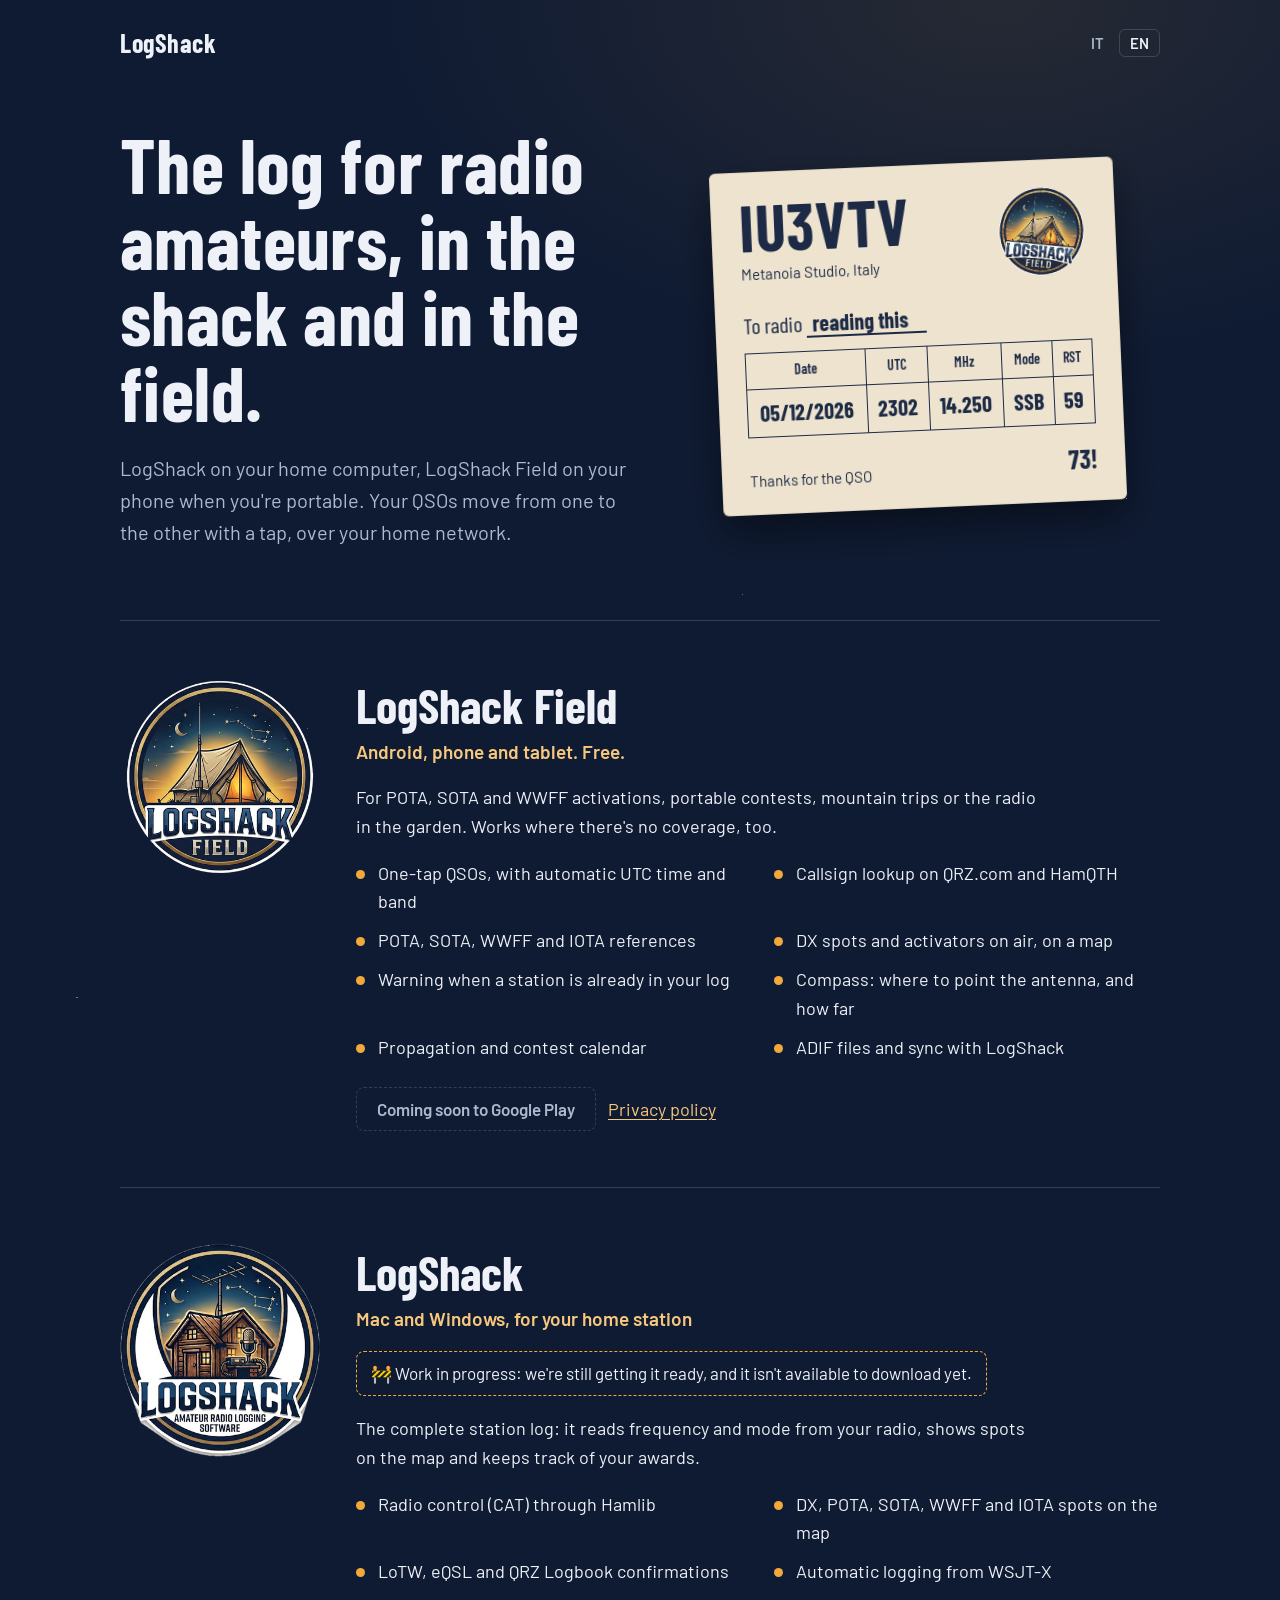
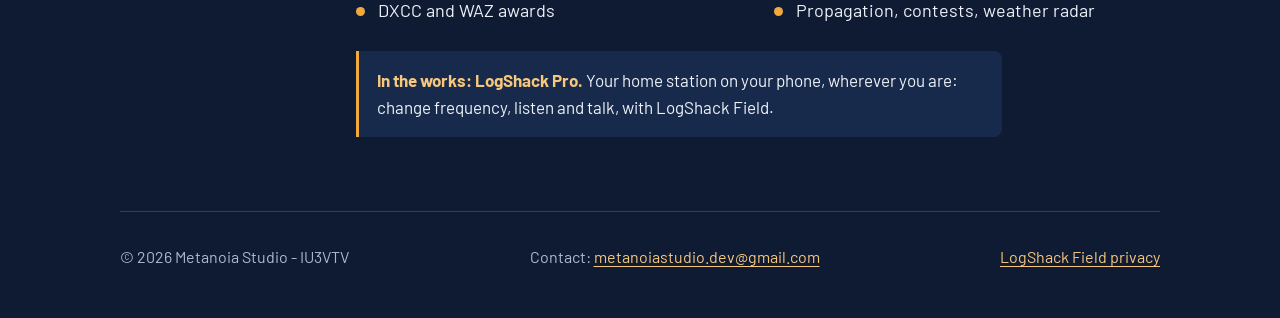
==== index.html @ 05eef1d2 "LogShack desktop: work in progress Co-Authored-By: Claude Opus 5.5 <noreply@anthropic.com> Claude-Se" ====
<!doctype html>
<html lang="it">
<head>
<meta charset="utf-8">
<meta name="viewport" content="width=device-width, initial-scale=1">
<title>LogShack — log per radioamatori</title>
<meta name="titolo-it" content="LogShack — log per radioamatori">
<meta name="titolo-en" content="LogShack — ham radio logging">
<meta name="description" content="LogShack e LogShack Field: il log per radioamatori, sul computer di casa e sul telefono in portatile. / Ham radio logging at home and in the field.">
<link rel="icon" href="img/favicon.png">
<link rel="preconnect" href="https://fonts.googleapis.com">
<link rel="preconnect" href="https://fonts.gstatic.com" crossorigin>
<link href="https://fonts.googleapis.com/css2?family=Barlow:wght@400;500;600&family=Barlow+Condensed:wght@600;700&display=swap" rel="stylesheet">
<link rel="stylesheet" href="css/site.css">
<script src="js/lingua.js"></script>
</head>
<body>
<div class="wrap">

  <header class="top">
    <a class="marchio" href="./">LogShack</a>
    <nav class="lingue" aria-label="Lingua / Language">
      <button type="button" data-set="it" aria-pressed="true">IT</button>
      <button type="button" data-set="en" aria-pressed="false">EN</button>
    </nav>
  </header>

  <main>
    <section class="apertura">
      <div>
        <h1 data-l="it">Il log per chi fa radio, in stazione e sul campo.</h1>
        <h1 data-l="en" hidden>The log for radio amateurs, in the shack and in the field.</h1>
        <p data-l="it">LogShack sul computer di casa, LogShack Field sul telefono quando sei in portatile. I QSO passano dall'uno all'altro con un tocco, sulla rete di casa.</p>
        <p data-l="en" hidden>LogShack on your home computer, LogShack Field on your phone when you're portable. Your QSOs move from one to the other with a tap, over your home network.</p>
      </div>

      <!-- La cartolina QSL: il "grazie per il collegamento" dei radioamatori. -->
      <figure class="qsl" aria-label="QSL">
        <div class="qsl-testa">
          <div>
            <p class="qsl-call">IU3VTV</p>
            <p class="qsl-sotto" data-l="it">Metanoia Studio, Italia</p>
            <p class="qsl-sotto" data-l="en" hidden>Metanoia Studio, Italy</p>
          </div>
          <img class="qsl-timbro" src="img/logshack-field.png" alt="">
        </div>
        <p class="qsl-a"><span data-l="it">Alla stazione</span><span data-l="en" hidden>To radio</span> <strong data-l="it">che legge</strong><strong data-l="en" hidden>reading this</strong></p>
        <table>
          <thead><tr><th data-l="it">Data</th><th data-l="en" hidden>Date</th><th>UTC</th><th>MHz</th><th data-l="it">Modo</th><th data-l="en" hidden>Mode</th><th>RST</th></tr></thead>
          <tbody><tr><td id="qsl-data">2026</td><td id="qsl-utc">—</td><td>14.250</td><td>SSB</td><td>59</td></tr></tbody>
        </table>
        <div class="qsl-firma">
          <span data-l="it">Grazie per il QSO</span><span data-l="en" hidden>Thanks for the QSO</span>
          <em>73!</em>
        </div>
      </figure>
    </section>

    <section class="app" id="logshack-field">
      <img class="app-logo" src="img/logshack-field.png" alt="LogShack Field">
      <div>
        <h2>LogShack Field</h2>
        <p class="dove" data-l="it">Android, telefono e tablet. Gratuito.</p>
        <p class="dove" data-l="en" hidden>Android, phone and tablet. Free.</p>
        <p data-l="it">Per le attivazioni POTA, SOTA e WWFF, i contest in portatile, le uscite in montagna o la radio in giardino. Funziona anche dove non c'è campo.</p>
        <p data-l="en" hidden>For POTA, SOTA and WWFF activations, portable contests, mountain trips or the radio in the garden. Works where there's no coverage, too.</p>
        <ul class="funzioni" data-l="it">
          <li>QSO in un tocco, con ora UTC e banda automatiche</li>
          <li>Ricerca del nominativo su QRZ.com e HamQTH</li>
          <li>Riferimenti POTA, SOTA, WWFF e IOTA</li>
          <li>Spot DX e attivatori in onda, sulla mappa</li>
          <li>Avviso se una stazione è già nel log</li>
          <li>Bussola: dove girare l'antenna e a che distanza</li>
          <li>Propagazione e calendario dei contest</li>
          <li>File ADIF e sincronizzazione con LogShack</li>
        </ul>
        <ul class="funzioni" data-l="en" hidden>
          <li>One-tap QSOs, with automatic UTC time and band</li>
          <li>Callsign lookup on QRZ.com and HamQTH</li>
          <li>POTA, SOTA, WWFF and IOTA references</li>
          <li>DX spots and activators on air, on a map</li>
          <li>Warning when a station is already in your log</li>
          <li>Compass: where to point the antenna, and how far</li>
          <li>Propagation and contest calendar</li>
          <li>ADIF files and sync with LogShack</li>
        </ul>
        <div class="azioni">
          <span class="bottone spento" data-l="it">In arrivo su Google Play</span>
          <span class="bottone spento" data-l="en" hidden>Coming soon to Google Play</span>
          <a href="logshack-field/privacy.html" data-l="it">Informativa sulla privacy</a>
          <a href="logshack-field/privacy.html" data-l="en" hidden>Privacy policy</a>
        </div>
      </div>
    </section>

    <section class="app" id="logshack">
      <img class="app-logo" src="img/logshack.png" alt="LogShack">
      <div>
        <h2>LogShack</h2>
        <p class="dove" data-l="it">Mac e Windows, per la stazione di casa</p>
        <p class="dove" data-l="en" hidden>Mac and Windows, for your home station</p>
        <p class="lavori" data-l="it">🚧 Work in progress: lo stiamo ancora preparando e per ora non è scaricabile.</p>
        <p class="lavori" data-l="en" hidden>🚧 Work in progress: we're still getting it ready, and it isn't available to download yet.</p>
        <p data-l="it">Il log completo della stazione: legge frequenza e modo dalla radio, mostra gli spot sulla mappa e tiene il conto dei diplomi.</p>
        <p data-l="en" hidden>The complete station log: it reads frequency and mode from your radio, shows spots on the map and keeps track of your awards.</p>
        <ul class="funzioni" data-l="it">
          <li>Controllo della radio (CAT) con Hamlib</li>
          <li>Spot DX, POTA, SOTA, WWFF e IOTA sulla mappa</li>
          <li>Conferme LoTW, eQSL e Logbook di QRZ</li>
          <li>Log automatico da WSJT-X</li>
          <li>Diplomi DXCC e WAZ</li>
          <li>Propagazione, contest, radar meteo</li>
        </ul>
        <ul class="funzioni" data-l="en" hidden>
          <li>Radio control (CAT) through Hamlib</li>
          <li>DX, POTA, SOTA, WWFF and IOTA spots on the map</li>
          <li>LoTW, eQSL and QRZ Logbook confirmations</li>
          <li>Automatic logging from WSJT-X</li>
          <li>DXCC and WAZ awards</li>
          <li>Propagation, contests, weather radar</li>
        </ul>
        <p class="nota" data-l="it"><strong>In preparazione: LogShack Pro.</strong> La tua stazione di casa dal telefono, ovunque tu sia: cambi frequenza, ascolti e parli, con LogShack Field.</p>
        <p class="nota" data-l="en" hidden><strong>In the works: LogShack Pro.</strong> Your home station on your phone, wherever you are: change frequency, listen and talk, with LogShack Field.</p>
      </div>
    </section>
  </main>

  <footer class="piede">
    <p>© 2026 Metanoia Studio - IU3VTV</p>
    <p><span data-l="it">Scrivici:</span><span data-l="en" hidden>Contact:</span> <a href="mailto:metanoiastudio.dev@gmail.com">metanoiastudio.dev@gmail.com</a></p>
    <p><a href="logshack-field/privacy.html" data-l="it">Privacy di LogShack Field</a><a href="logshack-field/privacy.html" data-l="en" hidden>LogShack Field privacy</a></p>
  </footer>
</div>
<script>
  // La QSL porta la data e l'ora UTC di chi visita: il "collegamento" è adesso.
  (function () {
    var n = new Date(), p = function (x) { return String(x).padStart(2, "0"); };
    document.getElementById("qsl-data").textContent = p(n.getUTCDate()) + "/" + p(n.getUTCMonth() + 1) + "/" + n.getUTCFullYear();
    document.getElementById("qsl-utc").textContent = p(n.getUTCHours()) + p(n.getUTCMinutes());
  })();
</script>
</body>
</html>
---- css/site.css ----
/* LogShack — sito. Notte stellata, luce della lanterna, cartolina QSL. */
:root {
  --notte: #0f1b33;
  --notte-alta: #182a4b;
  --lanterna: #f2a93b;
  --lanterna-tenue: #f6c77d;
  --tela: #ede3cf;
  --inchiostro: #1c2a45;
  --nebbia: #aeb9cd;
  --testo: #eef1f7;
  --linea: rgba(174, 185, 205, 0.22);
  --display: "Barlow Condensed", "Arial Narrow", sans-serif;
  --corpo: "Barlow", system-ui, sans-serif;
}

* { box-sizing: border-box; }
html { -webkit-text-size-adjust: 100%; }
body {
  margin: 0;
  background: var(--notte);
  background-image:
    radial-gradient(1px 1px at 12% 18%, rgba(255,255,255,.55) 50%, transparent 51%),
    radial-gradient(1px 1px at 72% 9%, rgba(255,255,255,.45) 50%, transparent 51%),
    radial-gradient(1.5px 1.5px at 88% 26%, rgba(255,255,255,.6) 50%, transparent 51%),
    radial-gradient(1px 1px at 40% 6%, rgba(255,255,255,.4) 50%, transparent 51%),
    radial-gradient(1px 1px at 58% 31%, rgba(255,255,255,.35) 50%, transparent 51%),
    radial-gradient(1px 1px at 24% 38%, rgba(255,255,255,.3) 50%, transparent 51%),
    radial-gradient(1.5px 1.5px at 6% 52%, rgba(255,255,255,.4) 50%, transparent 51%),
    radial-gradient(900px 520px at 78% 0%, rgba(242,169,59,.10), transparent 70%);
  background-repeat: no-repeat;
  color: var(--testo);
  font-family: var(--corpo);
  font-size: 18px;
  line-height: 1.6;
}
a { color: var(--lanterna-tenue); text-underline-offset: 3px; }
a:hover { color: var(--lanterna); }
:focus-visible { outline: 3px solid var(--lanterna); outline-offset: 3px; border-radius: 4px; }
img { max-width: 100%; height: auto; display: block; }

.wrap { max-width: 1080px; margin: 0 auto; padding: 0 20px; }

/* Barra in alto */
.top { display: flex; align-items: center; justify-content: space-between; padding: 22px 0; }
.marchio { font-family: var(--display); font-weight: 700; font-size: 26px; letter-spacing: .02em; color: var(--testo); text-decoration: none; }
.lingue { display: flex; gap: 4px; }
.lingue button {
  font: 600 15px var(--corpo); color: var(--nebbia); background: none;
  border: 1px solid transparent; border-radius: 6px; padding: 4px 10px; cursor: pointer;
}
.lingue button[aria-pressed="true"] { color: var(--testo); border-color: var(--linea); }

/* Apertura: testo a sinistra, cartolina QSL a destra */
.apertura { display: grid; grid-template-columns: 1.05fr 1fr; gap: 48px; align-items: center; padding: 40px 0 72px; }
.apertura > * { min-width: 0; }
.apertura h1 {
  font-family: var(--display); font-weight: 700; font-size: clamp(34px, 9vw, 76px); overflow-wrap: break-word;
  line-height: 1.0; margin: 0 0 22px; letter-spacing: .005em;
}
.apertura > div > p { font-size: 20px; color: var(--nebbia); max-width: 34em; margin: 0; }

/* La cartolina QSL */
.qsl {
  background: var(--tela); color: var(--inchiostro);
  border-radius: 6px; padding: 26px 28px 22px;
  transform: rotate(-2.5deg);
  box-shadow: 0 18px 40px rgba(0,0,0,.45), 0 0 0 1px rgba(0,0,0,.06) inset;
  position: relative;
}
.qsl-testa { display: flex; justify-content: space-between; align-items: flex-start; gap: 16px; }
.qsl-call { font-family: var(--display); font-weight: 700; font-size: 64px; line-height: .9; margin: 0; letter-spacing: .01em; }
.qsl-sotto { font-size: 15px; margin: 6px 0 0; }
.qsl-timbro { width: 92px; flex: none; transform: rotate(8deg); opacity: .95; }
.qsl-a { font-family: var(--display); font-size: 22px; margin: 18px 0 10px; }
.qsl-a strong { border-bottom: 2px solid var(--inchiostro); padding: 0 18px 0 6px; }
.qsl table { width: 100%; border-collapse: collapse; font-family: var(--display); }
.qsl th, .qsl td { border: 1.5px solid var(--inchiostro); padding: 6px 8px; text-align: center; }
.qsl th { font-weight: 600; font-size: 14px; }
.qsl td { font-weight: 700; font-size: 22px; }
.qsl-firma { display: flex; justify-content: space-between; align-items: end; margin-top: 14px; font-size: 15px; }
.qsl-firma em { font-family: var(--display); font-style: normal; font-weight: 700; font-size: 26px; }

/* Le due app */
.app { display: grid; grid-template-columns: 200px 1fr; gap: 36px; padding: 56px 0; border-top: 1px solid var(--linea); }
.app-logo { width: 200px; }
.app h2 { font-family: var(--display); font-weight: 700; font-size: 48px; line-height: 1; margin: 4px 0 8px; }
.app .dove { color: var(--lanterna-tenue); font-weight: 600; margin: 0 0 16px; font-size: 19px; }
.app > div > p { max-width: 38em; margin: 0 0 18px; }
.funzioni { list-style: none; padding: 0; margin: 0 0 26px; display: grid; grid-template-columns: 1fr 1fr; gap: 10px 32px; }
.funzioni li { padding-left: 22px; position: relative; color: var(--testo); }
.funzioni li::before { content: ""; position: absolute; left: 0; top: .62em; width: 9px; height: 9px; border-radius: 50%; background: var(--lanterna); }
.azioni { display: flex; flex-wrap: wrap; gap: 12px; align-items: center; }
.bottone {
  display: inline-block; font: 600 17px var(--corpo); text-decoration: none;
  padding: 11px 20px; border-radius: 8px; color: var(--inchiostro); background: var(--lanterna);
}
.bottone:hover { background: var(--lanterna-tenue); color: var(--inchiostro); }
.bottone.spento { background: none; color: var(--nebbia); border: 1px dashed var(--linea); cursor: default; }
.lavori {
  display: inline-block; margin: 0 0 18px; padding: 8px 14px; border-radius: 8px;
  border: 1px dashed var(--lanterna); color: var(--testo); font-size: 17px; max-width: 38em;
}
.nota {
  margin: 24px 0 0; padding: 16px 18px; border-left: 3px solid var(--lanterna);
  background: var(--notte-alta); border-radius: 0 8px 8px 0; max-width: 40em; font-size: 17px;
}
.nota strong { color: var(--lanterna-tenue); }

/* Piede */
.piede { border-top: 1px solid var(--linea); padding: 32px 0 48px; color: var(--nebbia); font-size: 16px; display: flex; flex-wrap: wrap; gap: 12px 40px; justify-content: space-between; }
.piede p { margin: 0; }

/* Pagine di testo (privacy) */
.testo { max-width: 46em; padding: 16px 0 56px; }
.testo h1 { font-family: var(--display); font-size: 52px; line-height: 1.05; margin: 10px 0 6px; }
.testo h2 { font-family: var(--display); font-size: 32px; margin: 40px 0 6px; }
.testo h3 { font-size: 19px; margin: 26px 0 4px; color: var(--lanterna-tenue); }
.testo .data { color: var(--nebbia); margin: 0 0 18px; }
.testo li { margin: 4px 0; }

[hidden] { display: none !important; }

@media (max-width: 820px) {
  .apertura { grid-template-columns: 1fr; gap: 36px; padding: 20px 0 56px; }
  .qsl { transform: rotate(-1.5deg); }
  .app { grid-template-columns: 1fr; gap: 18px; padding: 44px 0; }
  .app-logo { width: 140px; }
  .funzioni { grid-template-columns: 1fr; }
}
@media (max-width: 420px) {
  body { font-size: 17px; }
  .qsl { padding: 20px 16px 16px; }
  .qsl-call { font-size: 48px; }
  .qsl-timbro { width: 70px; }
  .qsl td { font-size: 15px; padding: 5px 2px; }
  .qsl th { font-size: 11px; padding: 4px 2px; }
}
@media (prefers-reduced-motion: no-preference) {
  .qsl { animation: arriva .9s cubic-bezier(.2,.8,.2,1) both; }
  @keyframes arriva { from { opacity: 0; transform: translateY(18px) rotate(-6deg); } to { opacity: 1; transform: rotate(-2.5deg); } }
}
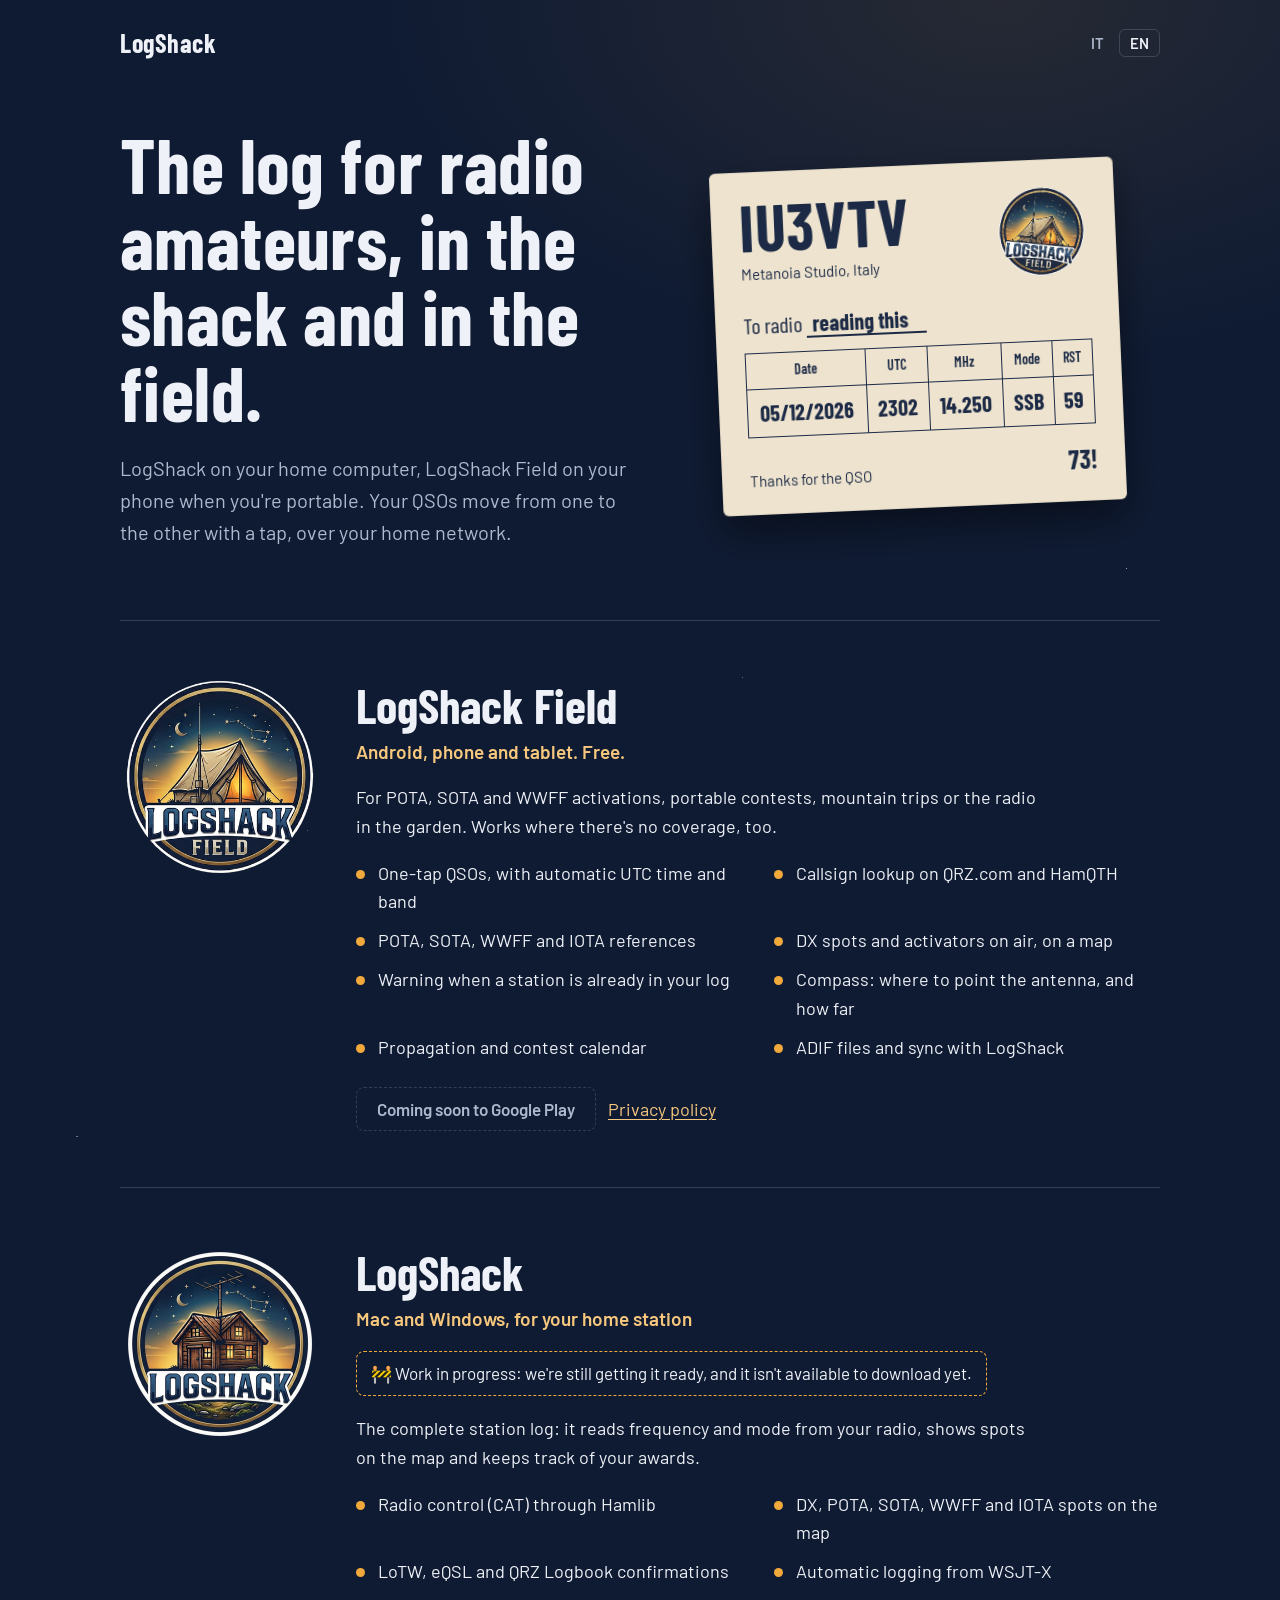
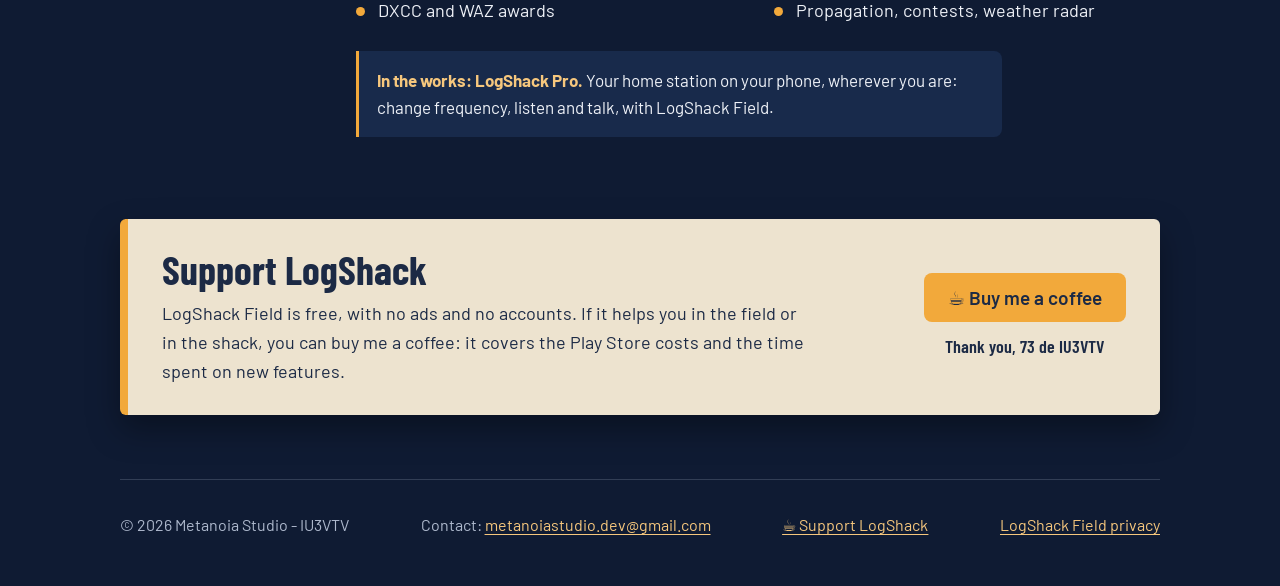
==== commit 47c9236e: "Sezione Sostieni LogShack (donazioni, link Ko-fi di esempio) e link nel piede Co-Authored-By: Claude" ====
--- a/index.html
+++ b/index.html
@@ -123,11 +123,27 @@
         <p class="nota" data-l="en" hidden><strong>In the works: LogShack Pro.</strong> Your home station on your phone, wherever you are: change frequency, listen and talk, with LogShack Field.</p>
       </div>
     </section>
+
+    <!-- Donazioni: il link vero di Ko-fi va messo nell'href del pulsante qui sotto. -->
+    <section class="sostieni" id="sostieni">
+      <div class="sostieni-testo">
+        <h2 data-l="it">Sostieni LogShack</h2>
+        <h2 data-l="en" hidden>Support LogShack</h2>
+        <p data-l="it">LogShack Field è gratis, senza pubblicità e senza account. Se ti è utile in portatile o in stazione, puoi offrirmi un caffè: aiuta a pagare i costi del Play Store e il tempo per le nuove funzioni.</p>
+        <p data-l="en" hidden>LogShack Field is free, with no ads and no accounts. If it helps you in the field or in the shack, you can buy me a coffee: it covers the Play Store costs and the time spent on new features.</p>
+      </div>
+      <div class="sostieni-azione">
+        <a class="bottone" href="https://ko-fi.com/" rel="noopener" target="_blank"><span data-l="it">☕ Offrimi un caffè</span><span data-l="en" hidden>☕ Buy me a coffee</span></a>
+        <p class="sostieni-firma" data-l="it">Grazie, e 73 de IU3VTV</p>
+        <p class="sostieni-firma" data-l="en" hidden>Thank you, 73 de IU3VTV</p>
+      </div>
+    </section>
   </main>
 
   <footer class="piede">
     <p>© 2026 Metanoia Studio - IU3VTV</p>
     <p><span data-l="it">Scrivici:</span><span data-l="en" hidden>Contact:</span> <a href="mailto:metanoiastudio.dev@gmail.com">metanoiastudio.dev@gmail.com</a></p>
+    <p><a href="#sostieni" data-l="it">☕ Sostieni LogShack</a><a href="#sostieni" data-l="en" hidden>☕ Support LogShack</a></p>
     <p><a href="logshack-field/privacy.html" data-l="it">Privacy di LogShack Field</a><a href="logshack-field/privacy.html" data-l="en" hidden>LogShack Field privacy</a></p>
   </footer>
 </div>
--- a/css/site.css
+++ b/css/site.css
@@ -106,6 +106,21 @@
 }
 .nota strong { color: var(--lanterna-tenue); }
 
+/* Sostieni: un ritaglio di cartolina, più piccolo della QSL in apertura */
+.sostieni {
+  display: grid; grid-template-columns: 1fr auto; gap: 28px 48px; align-items: center;
+  margin: 8px 0 64px; padding: 30px 34px; border-radius: 6px;
+  background: var(--tela); color: var(--inchiostro);
+  border-left: 8px solid var(--lanterna);
+  box-shadow: 0 14px 32px rgba(0,0,0,.35);
+}
+.sostieni h2 { font-family: var(--display); font-weight: 700; font-size: 40px; line-height: 1; margin: 0 0 10px; }
+.sostieni-testo p { margin: 0; max-width: 36em; }
+.sostieni-azione { text-align: center; }
+.sostieni .bottone { font-size: 19px; padding: 13px 24px; }
+.sostieni .bottone:hover { background: var(--inchiostro); color: var(--tela); }
+.sostieni-firma { font-family: var(--display); font-weight: 600; font-size: 18px; margin: 10px 0 0; }
+
 /* Piede */
 .piede { border-top: 1px solid var(--linea); padding: 32px 0 48px; color: var(--nebbia); font-size: 16px; display: flex; flex-wrap: wrap; gap: 12px 40px; justify-content: space-between; }
 .piede p { margin: 0; }
@@ -126,6 +141,8 @@
   .app { grid-template-columns: 1fr; gap: 18px; padding: 44px 0; }
   .app-logo { width: 140px; }
   .funzioni { grid-template-columns: 1fr; }
+  .sostieni { grid-template-columns: 1fr; padding: 24px 22px; }
+  .sostieni-azione { text-align: left; }
 }
 @media (max-width: 420px) {
   body { font-size: 17px; }
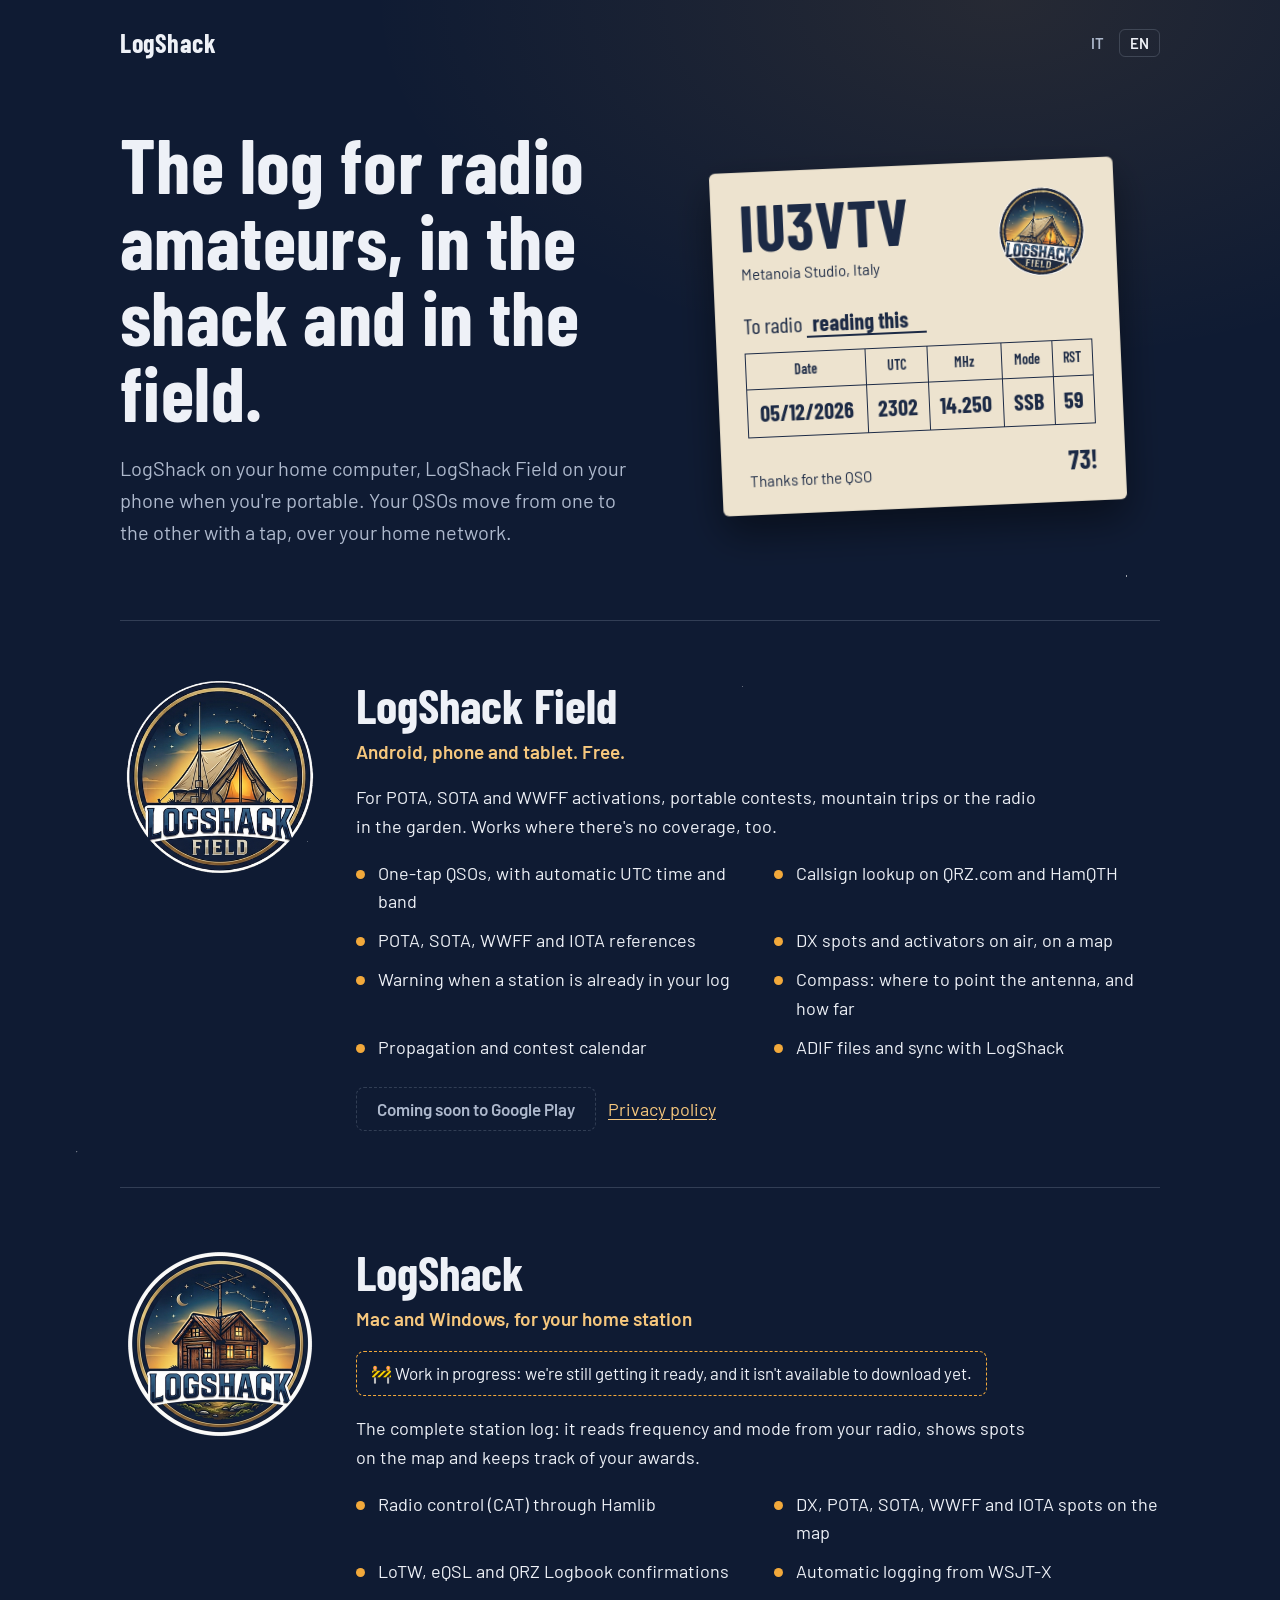
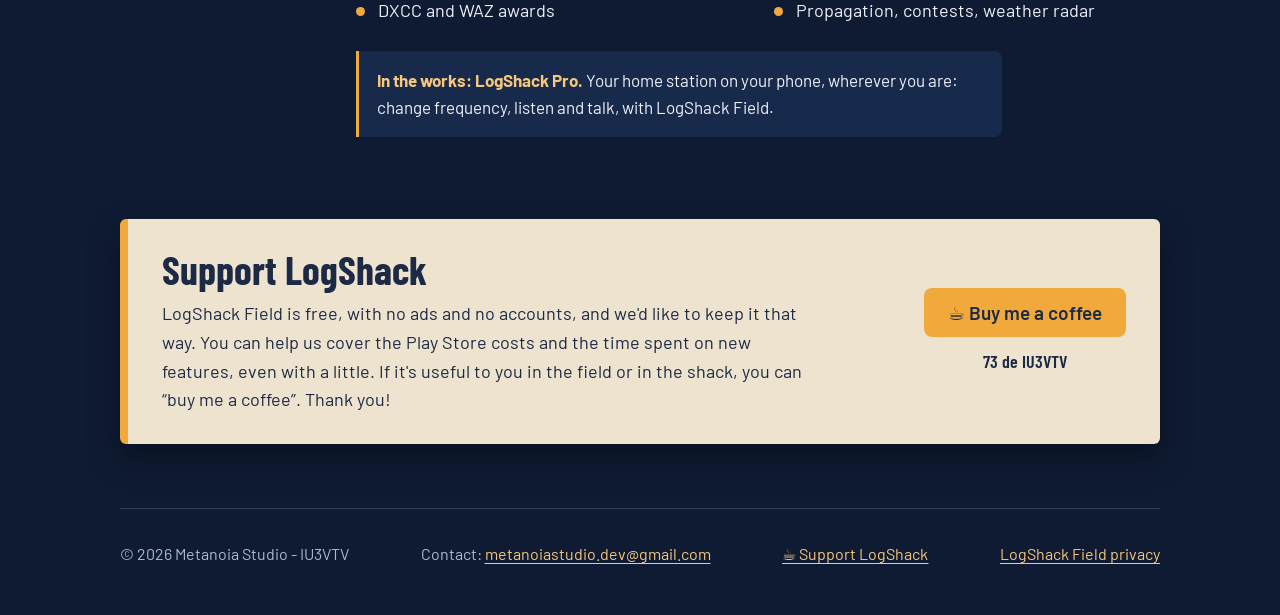
==== commit 4398eb79: "Sostieni: nuovo testo di Fabrizio (IT/EN) Co-Authored-By: Claude Opus 5.5 <noreply@anthropic.com> Cl" ====
--- a/index.html
+++ b/index.html
@@ -129,13 +129,13 @@
       <div class="sostieni-testo">
         <h2 data-l="it">Sostieni LogShack</h2>
         <h2 data-l="en" hidden>Support LogShack</h2>
-        <p data-l="it">LogShack Field è gratis, senza pubblicità e senza account. Se ti è utile in portatile o in stazione, puoi offrirmi un caffè: aiuta a pagare i costi del Play Store e il tempo per le nuove funzioni.</p>
-        <p data-l="en" hidden>LogShack Field is free, with no ads and no accounts. If it helps you in the field or in the shack, you can buy me a coffee: it covers the Play Store costs and the time spent on new features.</p>
+        <p data-l="it">LogShack Field è gratis, senza pubblicità e senza account e ci piacerebbe mantenerla così. Puoi aiutarci a pagare i costi del Play Store e il tempo per le nuove funzioni, anche con poco. Se ti è utile in portatile o in stazione, puoi “offrirmi un caffè”. Grazie!</p>
+        <p data-l="en" hidden>LogShack Field is free, with no ads and no accounts, and we'd like to keep it that way. You can help us cover the Play Store costs and the time spent on new features, even with a little. If it's useful to you in the field or in the shack, you can “buy me a coffee”. Thank you!</p>
       </div>
       <div class="sostieni-azione">
         <a class="bottone" href="https://ko-fi.com/" rel="noopener" target="_blank"><span data-l="it">☕ Offrimi un caffè</span><span data-l="en" hidden>☕ Buy me a coffee</span></a>
-        <p class="sostieni-firma" data-l="it">Grazie, e 73 de IU3VTV</p>
-        <p class="sostieni-firma" data-l="en" hidden>Thank you, 73 de IU3VTV</p>
+        <p class="sostieni-firma" data-l="it">73 de IU3VTV</p>
+        <p class="sostieni-firma" data-l="en" hidden>73 de IU3VTV</p>
       </div>
     </section>
   </main>
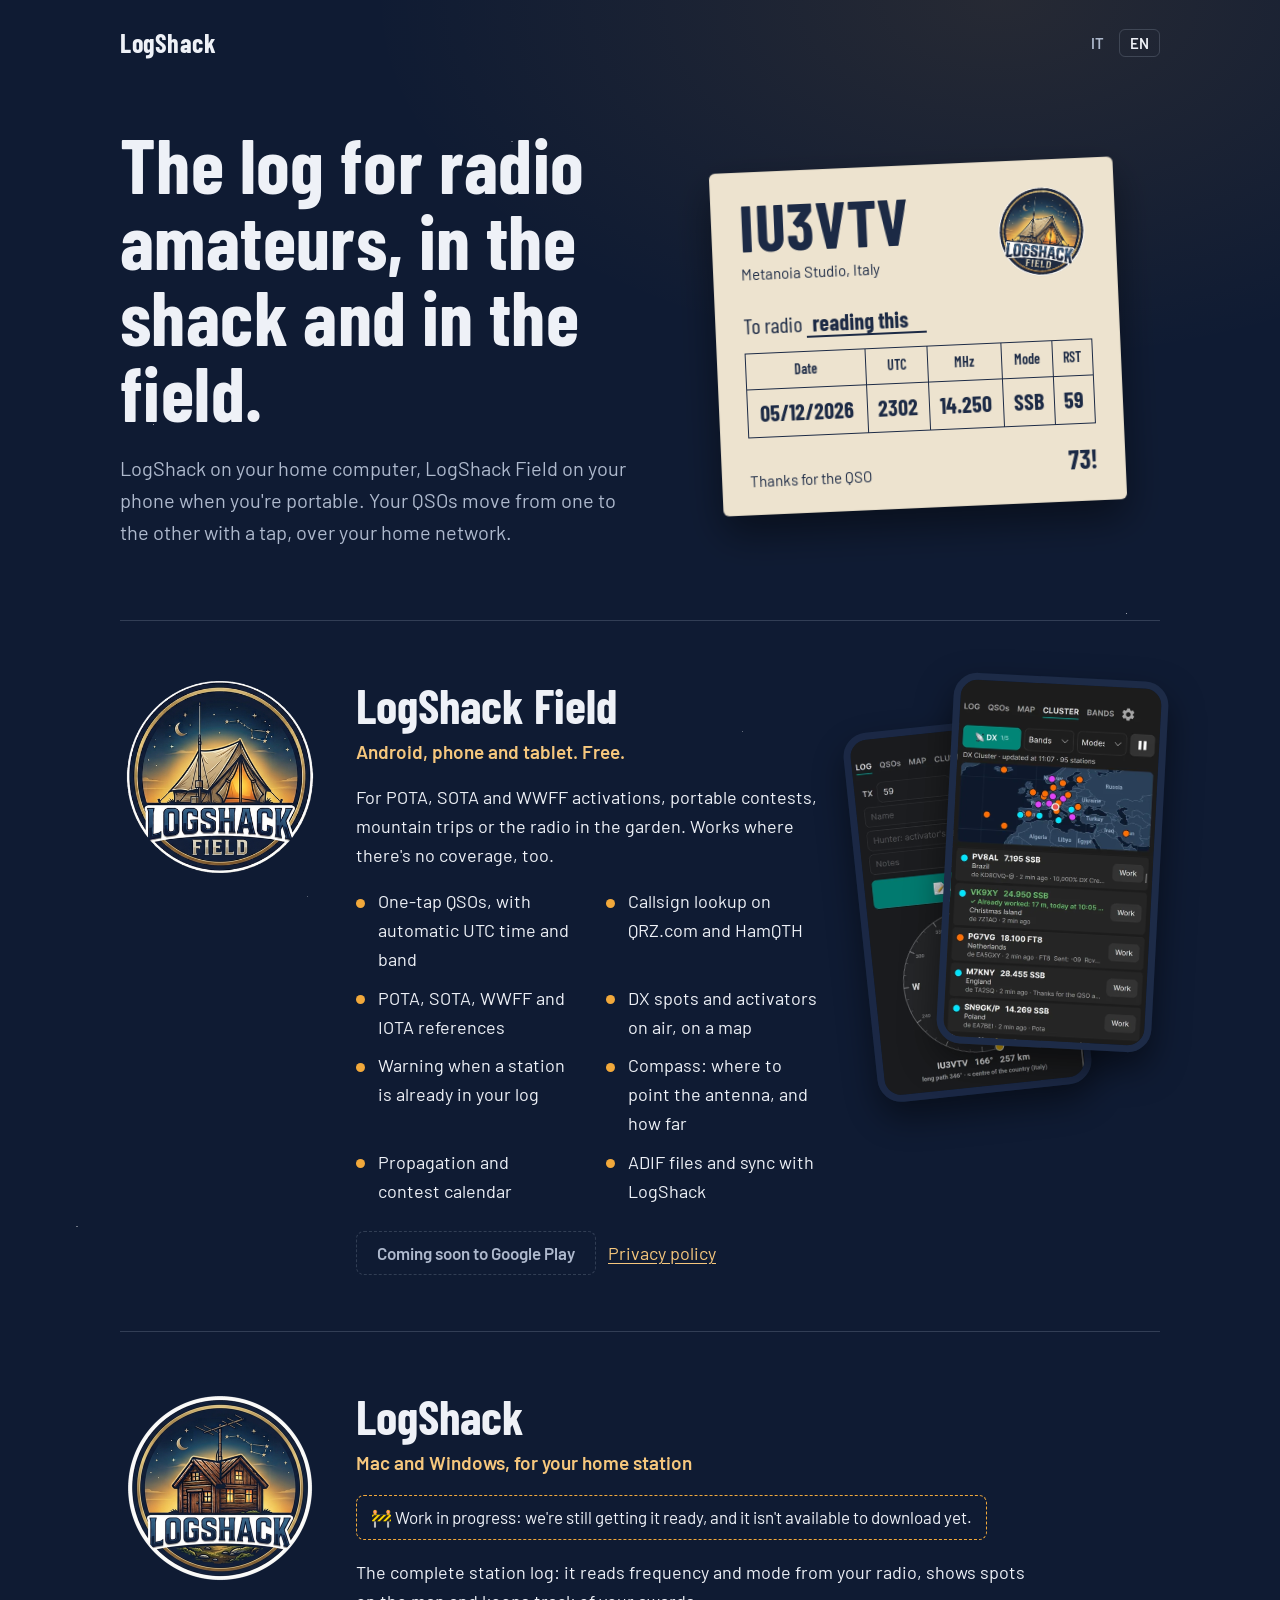
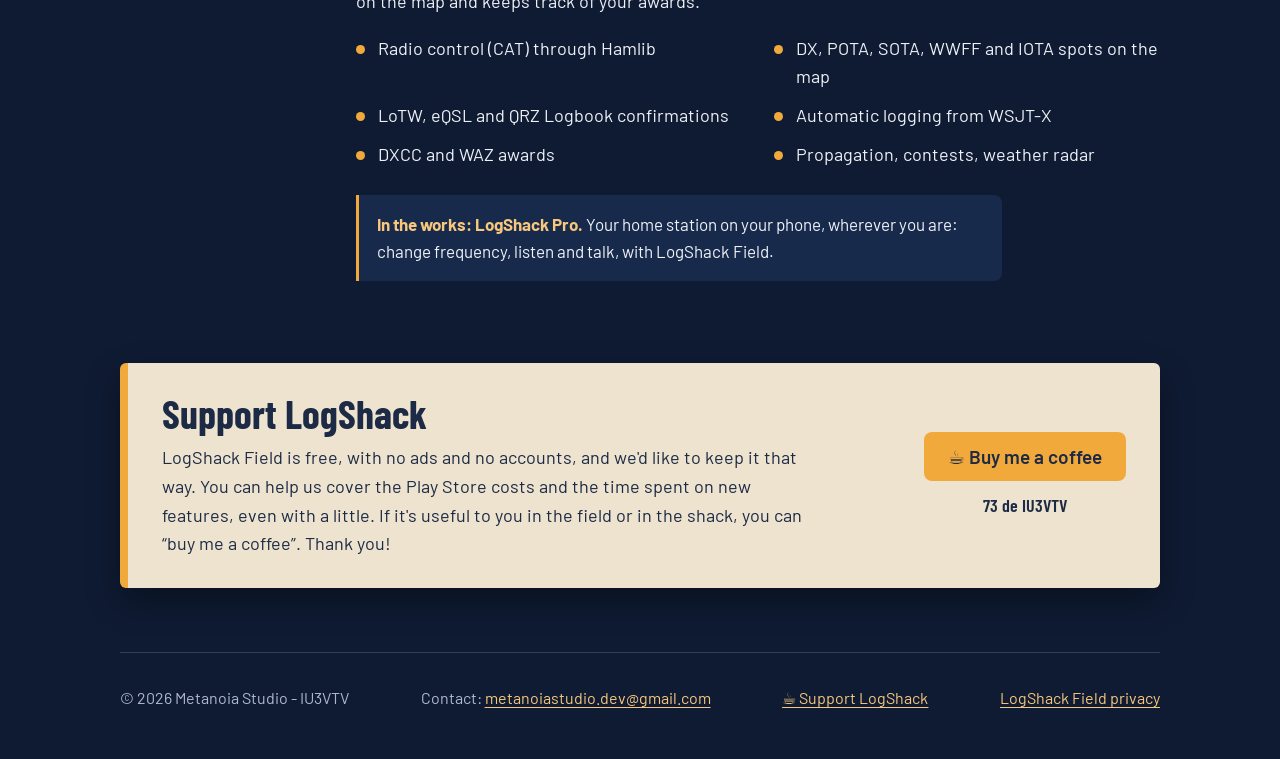
==== commit 498683db: "Due schermate di LogShack Field (cluster e bussola) nella sezione dell'app, IT/EN Co-Authored-By: Cl" ====
--- a/index.html
+++ b/index.html
@@ -56,7 +56,7 @@
       </figure>
     </section>
 
-    <section class="app" id="logshack-field">
+    <section class="app con-telefoni" id="logshack-field">
       <img class="app-logo" src="img/logshack-field.png" alt="LogShack Field">
       <div>
         <h2>LogShack Field</h2>
@@ -90,6 +90,15 @@
           <a href="logshack-field/privacy.html" data-l="it">Informativa sulla privacy</a>
           <a href="logshack-field/privacy.html" data-l="en" hidden>Privacy policy</a>
         </div>
+      </div>
+      <!-- Due schermate dell'app, nella lingua scelta. -->
+      <div class="telefoni" data-l="it">
+        <img class="telefono dietro" src="img/schermate/bussola-it.webp" width="480" height="853" alt="LogShack Field: la bussola verso il corrispondente" loading="lazy">
+        <img class="telefono davanti" src="img/schermate/cluster-it.webp" width="480" height="853" alt="LogShack Field: il cluster DX sulla mappa, con l'avviso di stazione già nel log" loading="lazy">
+      </div>
+      <div class="telefoni" data-l="en" hidden>
+        <img class="telefono dietro" src="img/schermate/bussola-en.webp" width="480" height="853" alt="LogShack Field: the compass pointing to the other station" loading="lazy">
+        <img class="telefono davanti" src="img/schermate/cluster-en.webp" width="480" height="853" alt="LogShack Field: the DX cluster on a map, with the already-worked warning" loading="lazy">
       </div>
     </section>
 
--- a/css/site.css
+++ b/css/site.css
@@ -106,6 +106,17 @@
 }
 .nota strong { color: var(--lanterna-tenue); }
 
+/* Le schermate di LogShack Field, come due telefoni appoggiati uno sull'altro */
+.app.con-telefoni { grid-template-columns: 200px 1fr 300px; }
+.telefoni { position: relative; height: 470px; }
+.telefono {
+  position: absolute; width: 215px; height: auto;
+  border: 7px solid #1d2b47; border-radius: 24px;
+  box-shadow: 0 16px 34px rgba(0,0,0,.5);
+}
+.telefono.dietro { left: 0; top: 46px; transform: rotate(-6deg); opacity: .9; }
+.telefono.davanti { right: 0; top: 0; transform: rotate(3deg); }
+
 /* Sostieni: un ritaglio di cartolina, più piccolo della QSL in apertura */
 .sostieni {
   display: grid; grid-template-columns: 1fr auto; gap: 28px 48px; align-items: center;
@@ -138,7 +149,11 @@
 @media (max-width: 820px) {
   .apertura { grid-template-columns: 1fr; gap: 36px; padding: 20px 0 56px; }
   .qsl { transform: rotate(-1.5deg); }
-  .app { grid-template-columns: 1fr; gap: 18px; padding: 44px 0; }
+  .app, .app.con-telefoni { grid-template-columns: 1fr; gap: 18px; padding: 44px 0; }
+  .telefoni { height: auto; display: flex; justify-content: center; gap: 14px; margin-top: 12px; }
+  .telefono { position: static; width: 46%; max-width: 215px; border-width: 5px; border-radius: 18px; }
+  .telefono.dietro { transform: rotate(-3deg); margin-top: 24px; opacity: 1; }
+  .telefono.davanti { transform: rotate(2deg); }
   .app-logo { width: 140px; }
   .funzioni { grid-template-columns: 1fr; }
   .sostieni { grid-template-columns: 1fr; padding: 24px 22px; }
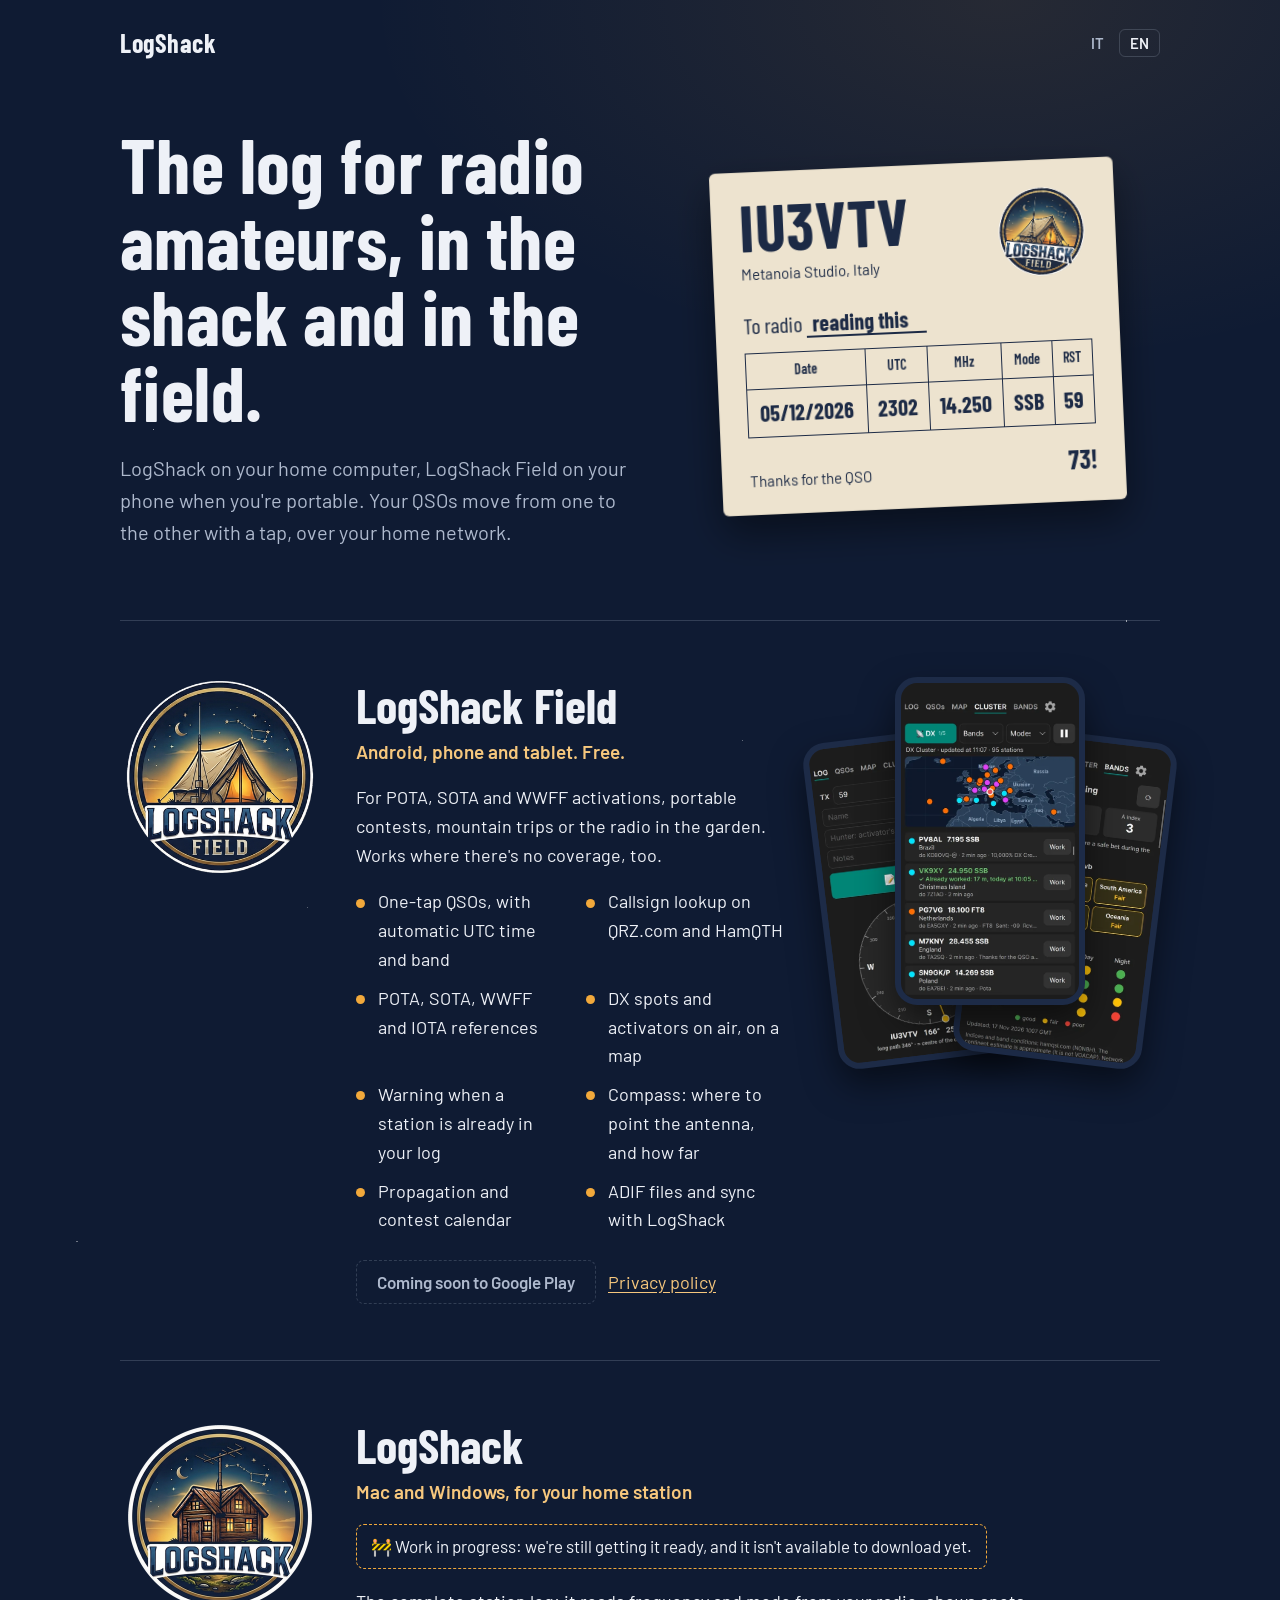
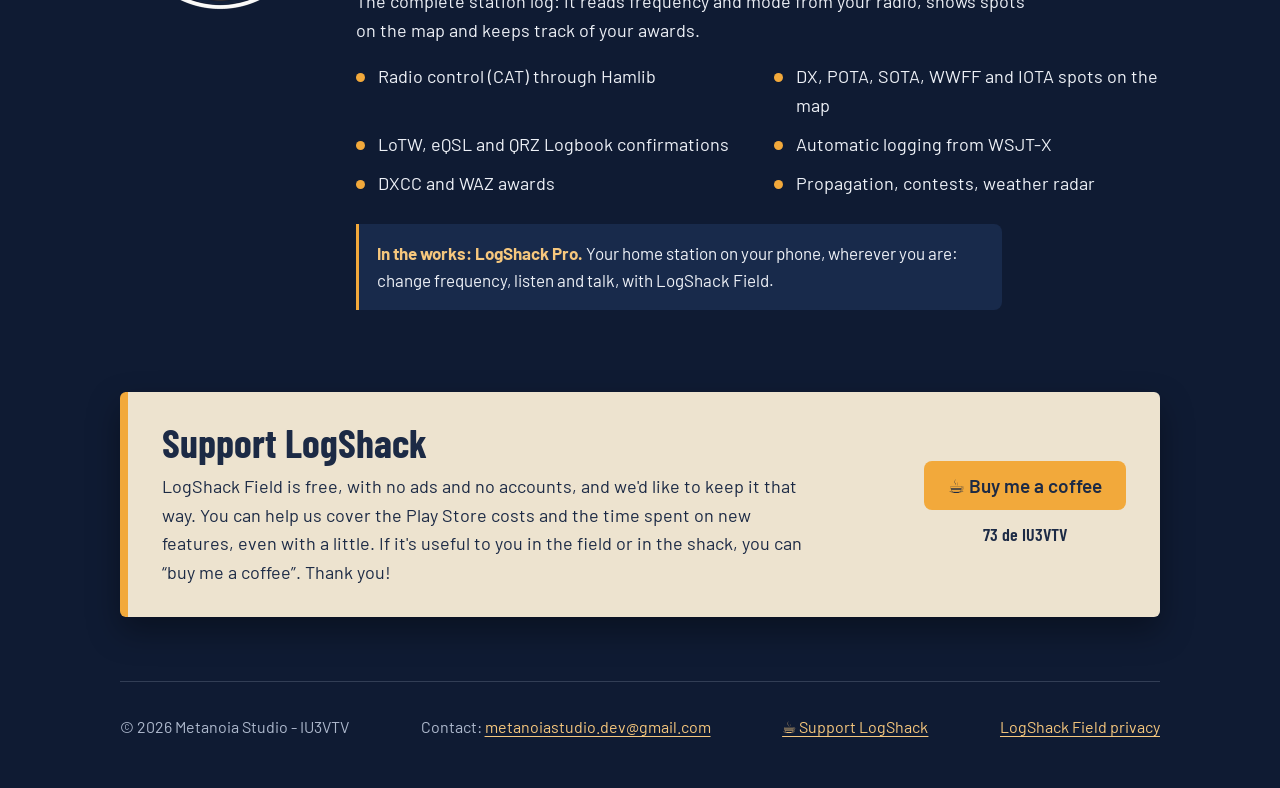
==== commit e0fc172d: "Tre schermate sovrapposte (bussola, cluster, bande) che si ingrandiscono con un clic, IT/EN Co-Autho" ====
--- a/index.html
+++ b/index.html
@@ -91,14 +91,16 @@
           <a href="logshack-field/privacy.html" data-l="en" hidden>Privacy policy</a>
         </div>
       </div>
-      <!-- Due schermate dell'app, nella lingua scelta. -->
+      <!-- Tre schermate dell'app, nella lingua scelta: un clic le ingrandisce. -->
       <div class="telefoni" data-l="it">
-        <img class="telefono dietro" src="img/schermate/bussola-it.webp" width="480" height="853" alt="LogShack Field: la bussola verso il corrispondente" loading="lazy">
-        <img class="telefono davanti" src="img/schermate/cluster-it.webp" width="480" height="853" alt="LogShack Field: il cluster DX sulla mappa, con l'avviso di stazione già nel log" loading="lazy">
+        <button type="button" class="telefono sinistra" data-grande="img/schermate/bussola-it-grande.webp" aria-label="Ingrandisci: la bussola verso il corrispondente"><img src="img/schermate/bussola-it.webp" width="480" height="853" alt="Ingrandisci: la bussola verso il corrispondente" loading="lazy"></button>
+        <button type="button" class="telefono destra" data-grande="img/schermate/bande-it-grande.webp" aria-label="Ingrandisci: come vanno le bande"><img src="img/schermate/bande-it.webp" width="480" height="853" alt="Ingrandisci: come vanno le bande" loading="lazy"></button>
+        <button type="button" class="telefono centro" data-grande="img/schermate/cluster-it-grande.webp" aria-label="Ingrandisci: il cluster DX sulla mappa, con l'avviso di stazione già nel log"><img src="img/schermate/cluster-it.webp" width="480" height="853" alt="Ingrandisci: il cluster DX sulla mappa, con l'avviso di stazione già nel log" loading="lazy"></button>
       </div>
       <div class="telefoni" data-l="en" hidden>
-        <img class="telefono dietro" src="img/schermate/bussola-en.webp" width="480" height="853" alt="LogShack Field: the compass pointing to the other station" loading="lazy">
-        <img class="telefono davanti" src="img/schermate/cluster-en.webp" width="480" height="853" alt="LogShack Field: the DX cluster on a map, with the already-worked warning" loading="lazy">
+        <button type="button" class="telefono sinistra" data-grande="img/schermate/bussola-en-grande.webp" aria-label="Enlarge: the compass pointing to the other station"><img src="img/schermate/bussola-en.webp" width="480" height="853" alt="Enlarge: the compass pointing to the other station" loading="lazy"></button>
+        <button type="button" class="telefono destra" data-grande="img/schermate/bande-en-grande.webp" aria-label="Enlarge: band conditions"><img src="img/schermate/bande-en.webp" width="480" height="853" alt="Enlarge: band conditions" loading="lazy"></button>
+        <button type="button" class="telefono centro" data-grande="img/schermate/cluster-en-grande.webp" aria-label="Enlarge: the DX cluster on a map, with the already-worked warning"><img src="img/schermate/cluster-en.webp" width="480" height="853" alt="Enlarge: the DX cluster on a map, with the already-worked warning" loading="lazy"></button>
       </div>
     </section>
 
@@ -149,6 +151,11 @@
     </section>
   </main>
 
+  <dialog class="visore" id="visore">
+    <img src="" alt="">
+    <button type="button" class="chiudi" aria-label="Chiudi / Close">✕</button>
+  </dialog>
+
   <footer class="piede">
     <p>© 2026 Metanoia Studio - IU3VTV</p>
     <p><span data-l="it">Scrivici:</span><span data-l="en" hidden>Contact:</span> <a href="mailto:metanoiastudio.dev@gmail.com">metanoiastudio.dev@gmail.com</a></p>
@@ -157,6 +164,19 @@
   </footer>
 </div>
 <script>
+  // Schermate: un clic le apre grandi; si chiude con ✕, con Esc o cliccando fuori.
+  (function () {
+    var v = document.getElementById("visore"), im = v.querySelector("img");
+    document.querySelectorAll(".telefono").forEach(function (t) {
+      t.addEventListener("click", function () {
+        im.src = t.getAttribute("data-grande");
+        im.alt = t.querySelector("img").alt;
+        v.showModal();
+      });
+    });
+    v.addEventListener("click", function (e) { if (e.target !== im) v.close(); });
+  })();
+
   // La QSL porta la data e l'ora UTC di chi visita: il "collegamento" è adesso.
   (function () {
     var n = new Date(), p = function (x) { return String(x).padStart(2, "0"); };
--- a/css/site.css
+++ b/css/site.css
@@ -106,16 +106,34 @@
 }
 .nota strong { color: var(--lanterna-tenue); }
 
-/* Le schermate di LogShack Field, come due telefoni appoggiati uno sull'altro */
-.app.con-telefoni { grid-template-columns: 200px 1fr 300px; }
+/* Le schermate di LogShack Field: tre telefoni appoggiati uno sull'altro. Un clic li ingrandisce. */
+.app.con-telefoni { grid-template-columns: 200px 1fr 340px; }
 .telefoni { position: relative; height: 470px; }
 .telefono {
-  position: absolute; width: 215px; height: auto;
-  border: 7px solid #1d2b47; border-radius: 24px;
+  position: absolute; width: 190px; padding: 0; cursor: zoom-in;
+  background: #1d2b47; border: 6px solid #1d2b47; border-radius: 22px;
   box-shadow: 0 16px 34px rgba(0,0,0,.5);
+  transition: transform .2s ease;
 }
-.telefono.dietro { left: 0; top: 46px; transform: rotate(-6deg); opacity: .9; }
-.telefono.davanti { right: 0; top: 0; transform: rotate(3deg); }
+.telefono img { border-radius: 16px; }
+.telefono.sinistra { left: 0; top: 56px; transform: rotate(-7deg); z-index: 1; }
+.telefono.destra { right: 0; top: 56px; transform: rotate(7deg); z-index: 1; }
+.telefono.centro { left: 75px; top: 0; z-index: 2; }
+.telefono:hover, .telefono:focus-visible { z-index: 3; }
+.telefono.sinistra:hover { transform: rotate(-7deg) translateY(-8px); }
+.telefono.destra:hover { transform: rotate(7deg) translateY(-8px); }
+.telefono.centro:hover { transform: translateY(-8px); }
+
+/* Il visore: la schermata grande sopra la pagina */
+.visore {
+  padding: 0; border: none; background: none; max-width: 94vw; max-height: 94vh; overflow: visible;
+}
+.visore::backdrop { background: rgba(8, 14, 28, .85); }
+.visore img { max-height: 90vh; max-width: 90vw; width: auto; border-radius: 18px; border: 6px solid #1d2b47; box-shadow: 0 20px 50px rgba(0,0,0,.6); }
+.visore .chiudi {
+  position: absolute; top: -14px; right: -14px; width: 40px; height: 40px; border-radius: 50%;
+  border: none; background: var(--lanterna); color: var(--inchiostro); font: 700 20px var(--corpo); cursor: pointer;
+}
 
 /* Sostieni: un ritaglio di cartolina, più piccolo della QSL in apertura */
 .sostieni {
@@ -150,10 +168,14 @@
   .apertura { grid-template-columns: 1fr; gap: 36px; padding: 20px 0 56px; }
   .qsl { transform: rotate(-1.5deg); }
   .app, .app.con-telefoni { grid-template-columns: 1fr; gap: 18px; padding: 44px 0; }
-  .telefoni { height: auto; display: flex; justify-content: center; gap: 14px; margin-top: 12px; }
-  .telefono { position: static; width: 46%; max-width: 215px; border-width: 5px; border-radius: 18px; }
-  .telefono.dietro { transform: rotate(-3deg); margin-top: 24px; opacity: 1; }
-  .telefono.davanti { transform: rotate(2deg); }
+  .telefoni { height: auto; display: flex; justify-content: center; margin: 12px 0 34px; }
+  .telefono { position: relative; left: auto; right: auto; top: auto; width: 36%; max-width: 190px; border-width: 4px; border-radius: 16px; }
+  .telefono img { border-radius: 12px; }
+  .telefono.sinistra { margin-right: -6%; margin-top: 26px; }
+  .telefono.destra { margin-left: -6%; margin-top: 26px; }
+  .telefono.sinistra { order: 1; }
+  .telefono.centro { left: auto; order: 2; }
+  .telefono.destra { order: 3; }
   .app-logo { width: 140px; }
   .funzioni { grid-template-columns: 1fr; }
   .sostieni { grid-template-columns: 1fr; padding: 24px 22px; }
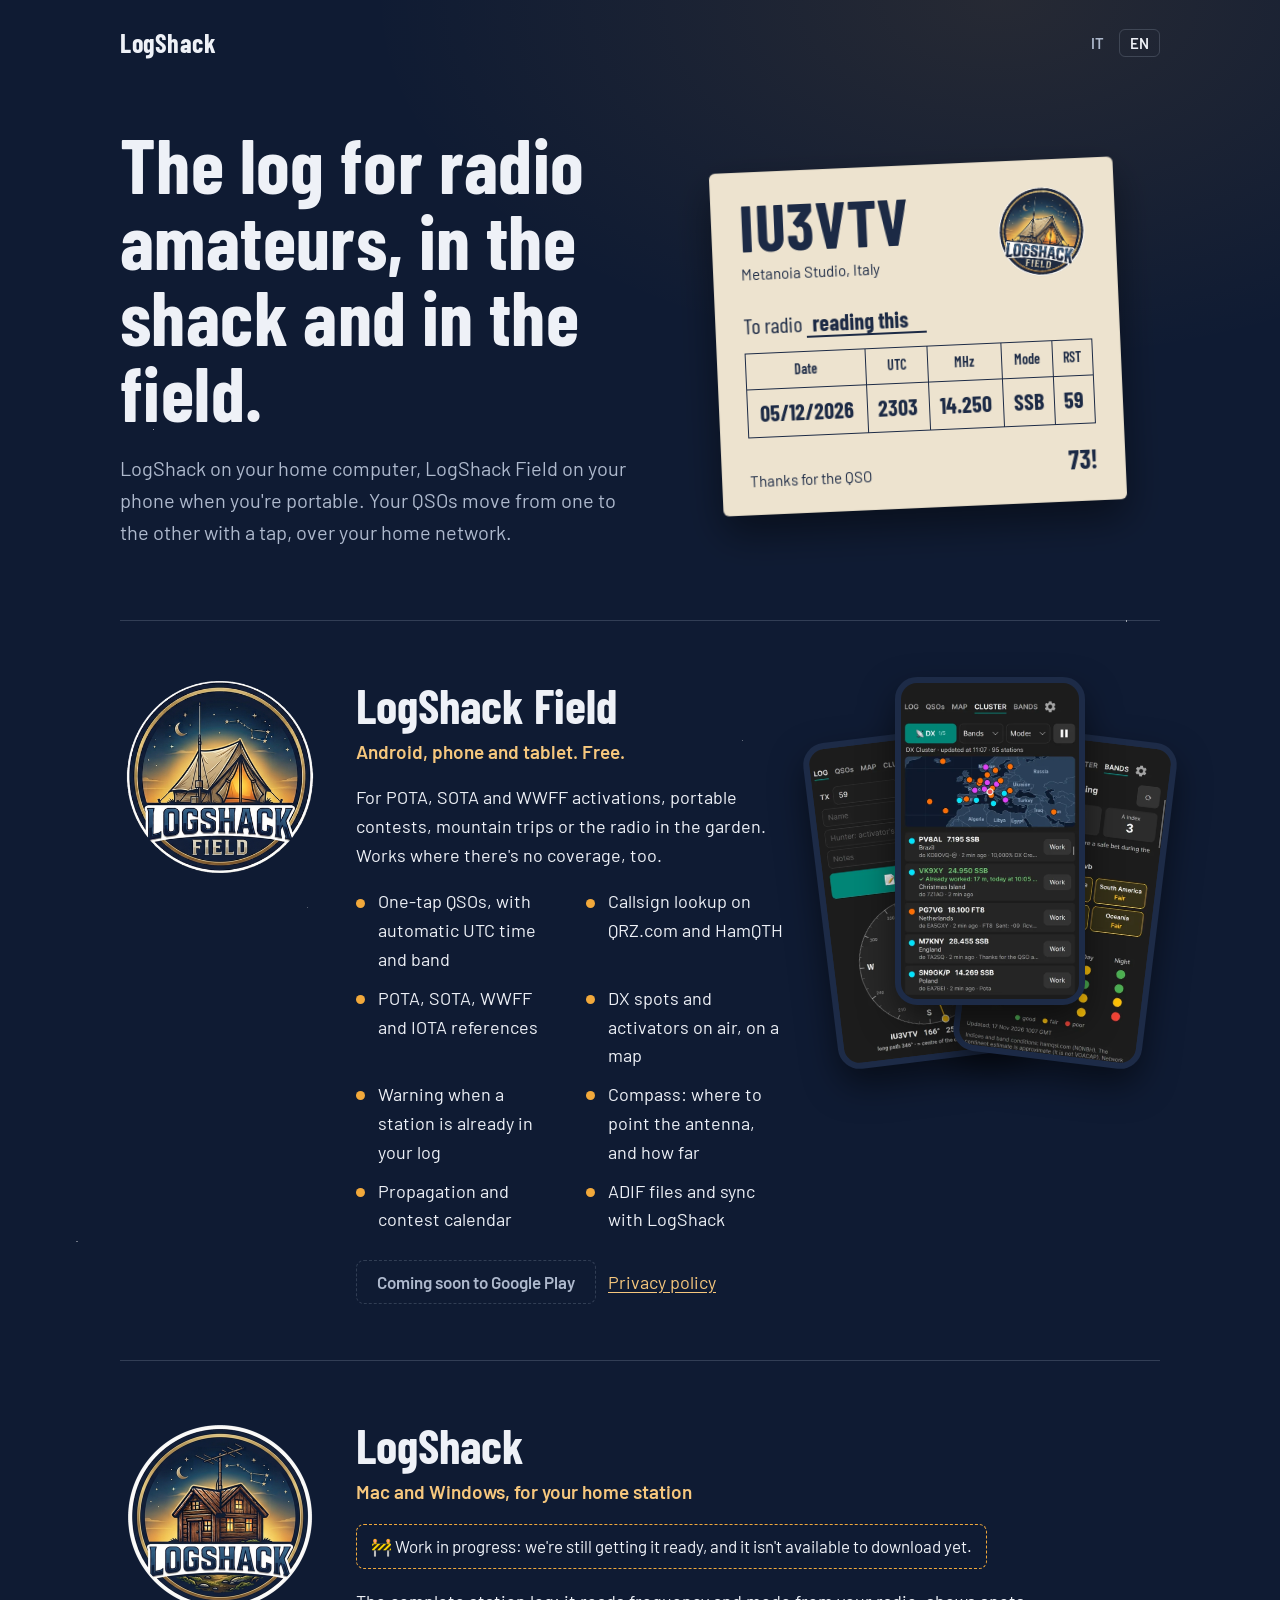
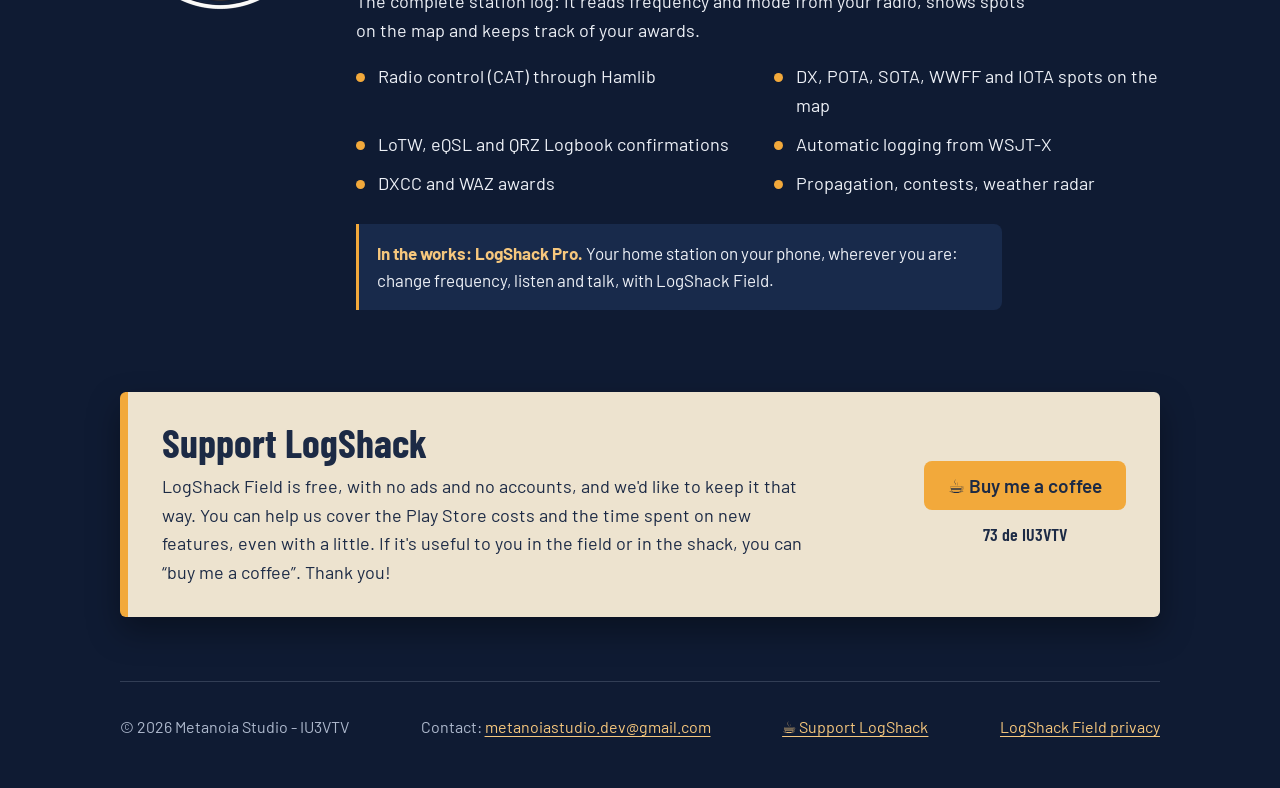
==== commit f4ca9a8d: "Link Ko-fi vero: ko-fi.com/metanoiastudiodev Co-Authored-By: Claude Sonnet 5.5 <noreply@anthropic.co" ====
--- a/index.html
+++ b/index.html
@@ -144,7 +144,7 @@
         <p data-l="en" hidden>LogShack Field is free, with no ads and no accounts, and we'd like to keep it that way. You can help us cover the Play Store costs and the time spent on new features, even with a little. If it's useful to you in the field or in the shack, you can “buy me a coffee”. Thank you!</p>
       </div>
       <div class="sostieni-azione">
-        <a class="bottone" href="https://ko-fi.com/" rel="noopener" target="_blank"><span data-l="it">☕ Offrimi un caffè</span><span data-l="en" hidden>☕ Buy me a coffee</span></a>
+        <a class="bottone" href="https://ko-fi.com/metanoiastudiodev" rel="noopener" target="_blank"><span data-l="it">☕ Offrimi un caffè</span><span data-l="en" hidden>☕ Buy me a coffee</span></a>
         <p class="sostieni-firma" data-l="it">73 de IU3VTV</p>
         <p class="sostieni-firma" data-l="en" hidden>73 de IU3VTV</p>
       </div>
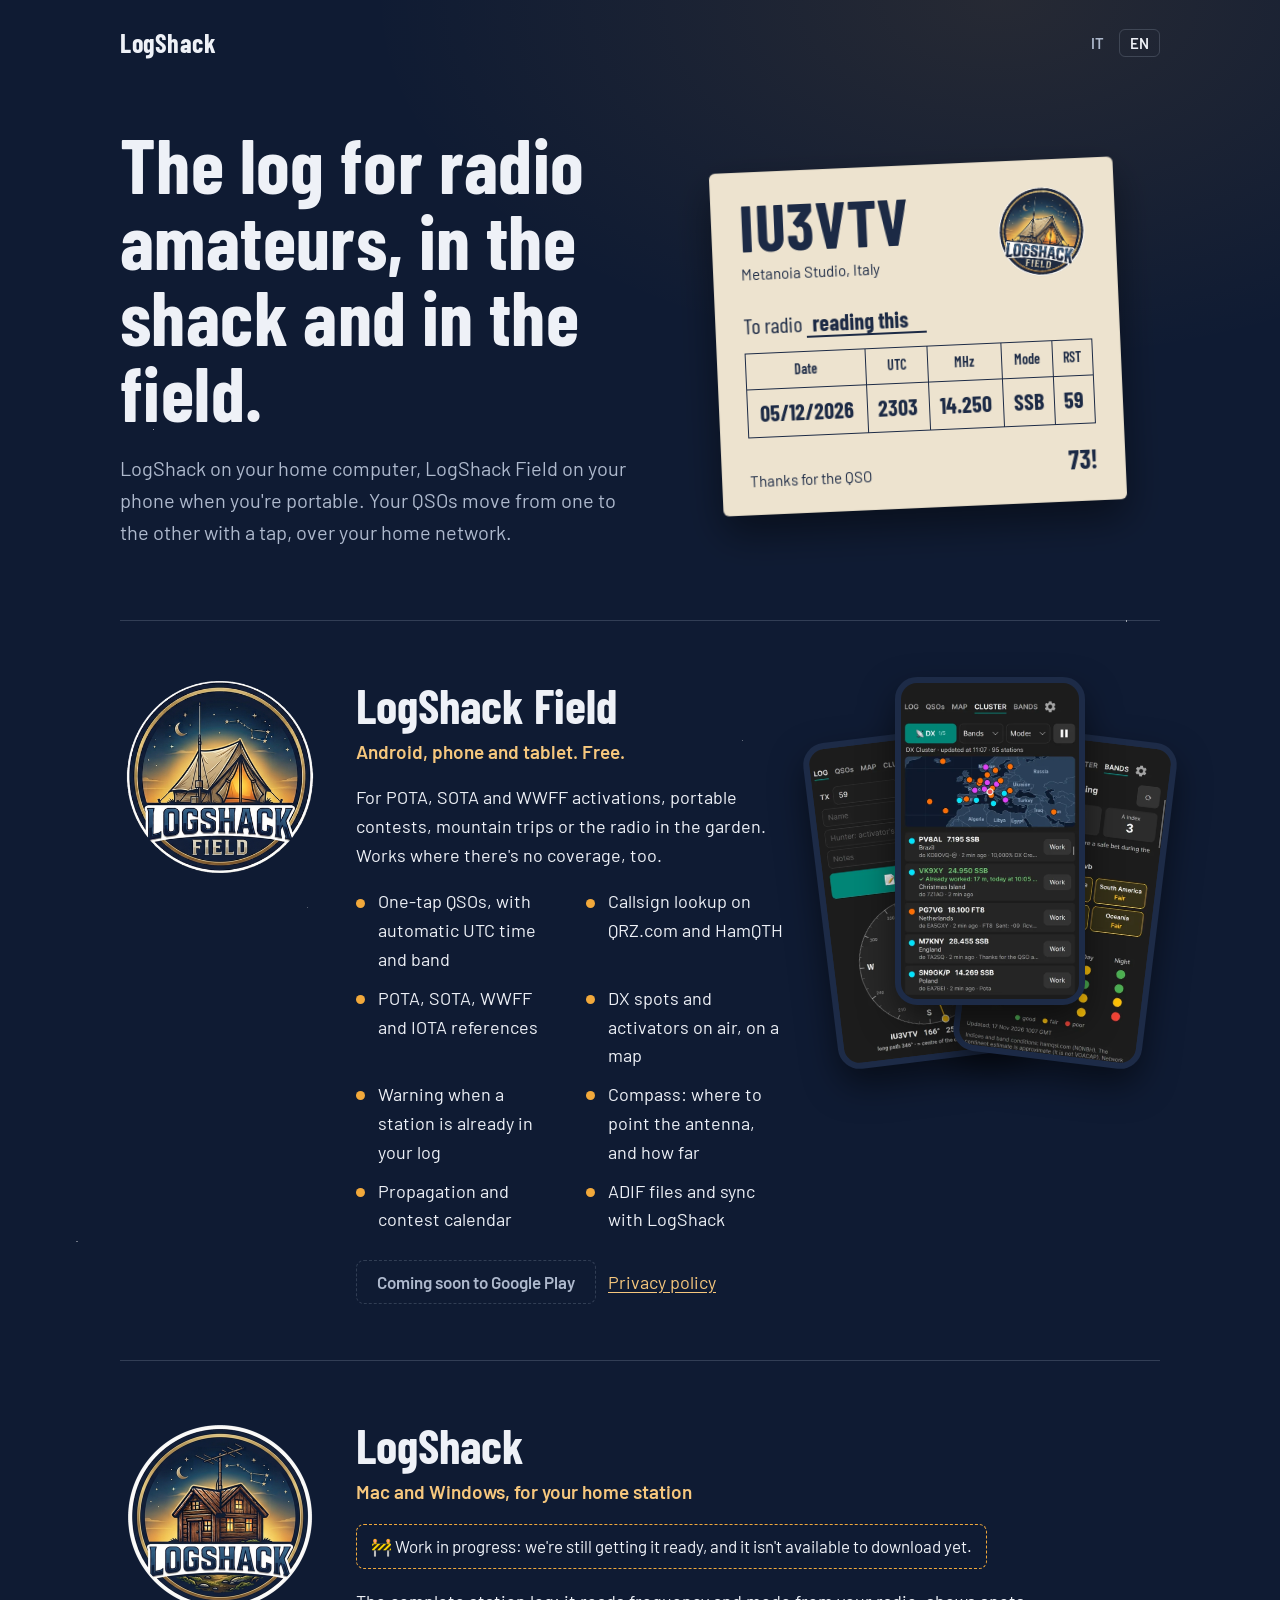
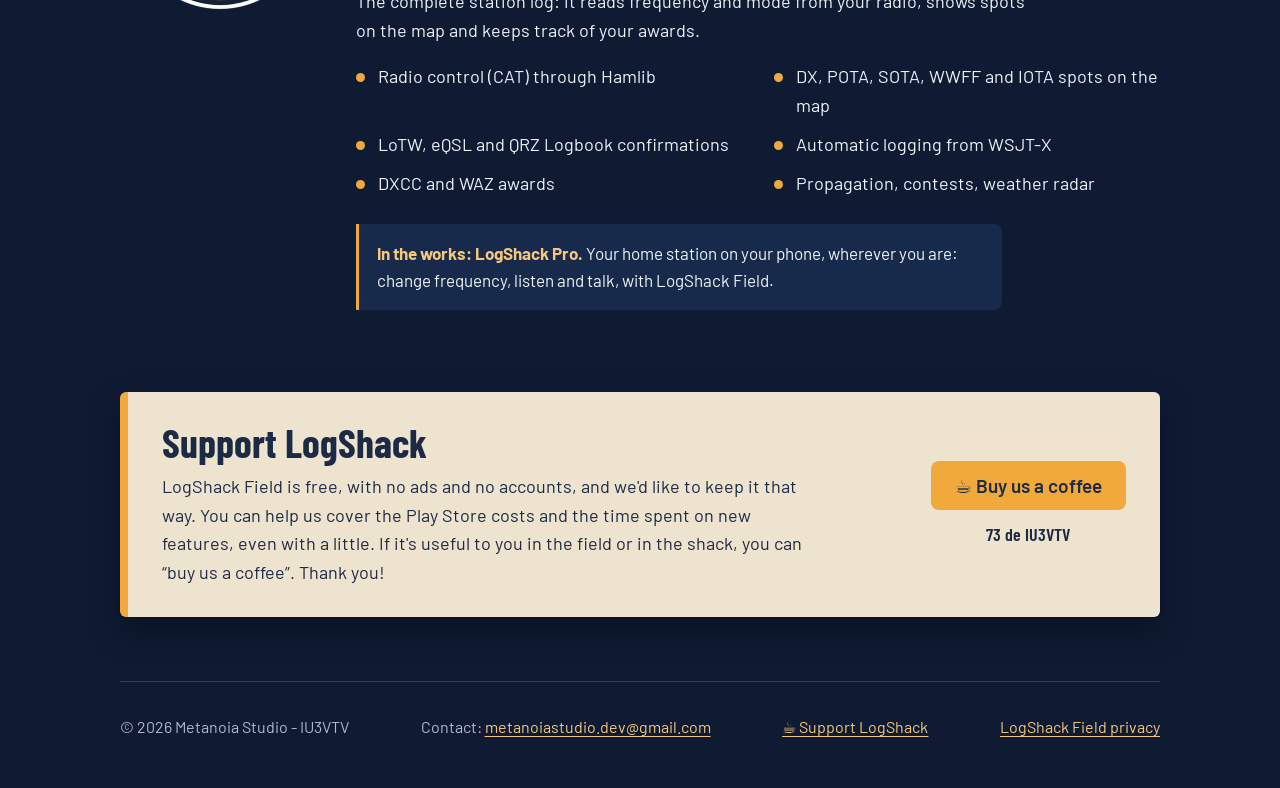
==== commit 3b1e9c83: "Ko-fi: «Offrici un caffè» / «Buy us a coffee» Co-Authored-By: Claude Sonnet 5.5 <noreply@anthropic.c" ====
--- a/index.html
+++ b/index.html
@@ -140,11 +140,11 @@
       <div class="sostieni-testo">
         <h2 data-l="it">Sostieni LogShack</h2>
         <h2 data-l="en" hidden>Support LogShack</h2>
-        <p data-l="it">LogShack Field è gratis, senza pubblicità e senza account e ci piacerebbe mantenerla così. Puoi aiutarci a pagare i costi del Play Store e il tempo per le nuove funzioni, anche con poco. Se ti è utile in portatile o in stazione, puoi “offrirmi un caffè”. Grazie!</p>
-        <p data-l="en" hidden>LogShack Field is free, with no ads and no accounts, and we'd like to keep it that way. You can help us cover the Play Store costs and the time spent on new features, even with a little. If it's useful to you in the field or in the shack, you can “buy me a coffee”. Thank you!</p>
+        <p data-l="it">LogShack Field è gratis, senza pubblicità e senza account e ci piacerebbe mantenerla così. Puoi aiutarci a pagare i costi del Play Store e il tempo per le nuove funzioni, anche con poco. Se ti è utile in portatile o in stazione, puoi “offrirci un caffè”. Grazie!</p>
+        <p data-l="en" hidden>LogShack Field is free, with no ads and no accounts, and we'd like to keep it that way. You can help us cover the Play Store costs and the time spent on new features, even with a little. If it's useful to you in the field or in the shack, you can “buy us a coffee”. Thank you!</p>
       </div>
       <div class="sostieni-azione">
-        <a class="bottone" href="https://ko-fi.com/metanoiastudiodev" rel="noopener" target="_blank"><span data-l="it">☕ Offrimi un caffè</span><span data-l="en" hidden>☕ Buy me a coffee</span></a>
+        <a class="bottone" href="https://ko-fi.com/metanoiastudiodev" rel="noopener" target="_blank"><span data-l="it">☕ Offrici un caffè</span><span data-l="en" hidden>☕ Buy us a coffee</span></a>
         <p class="sostieni-firma" data-l="it">73 de IU3VTV</p>
         <p class="sostieni-firma" data-l="en" hidden>73 de IU3VTV</p>
       </div>
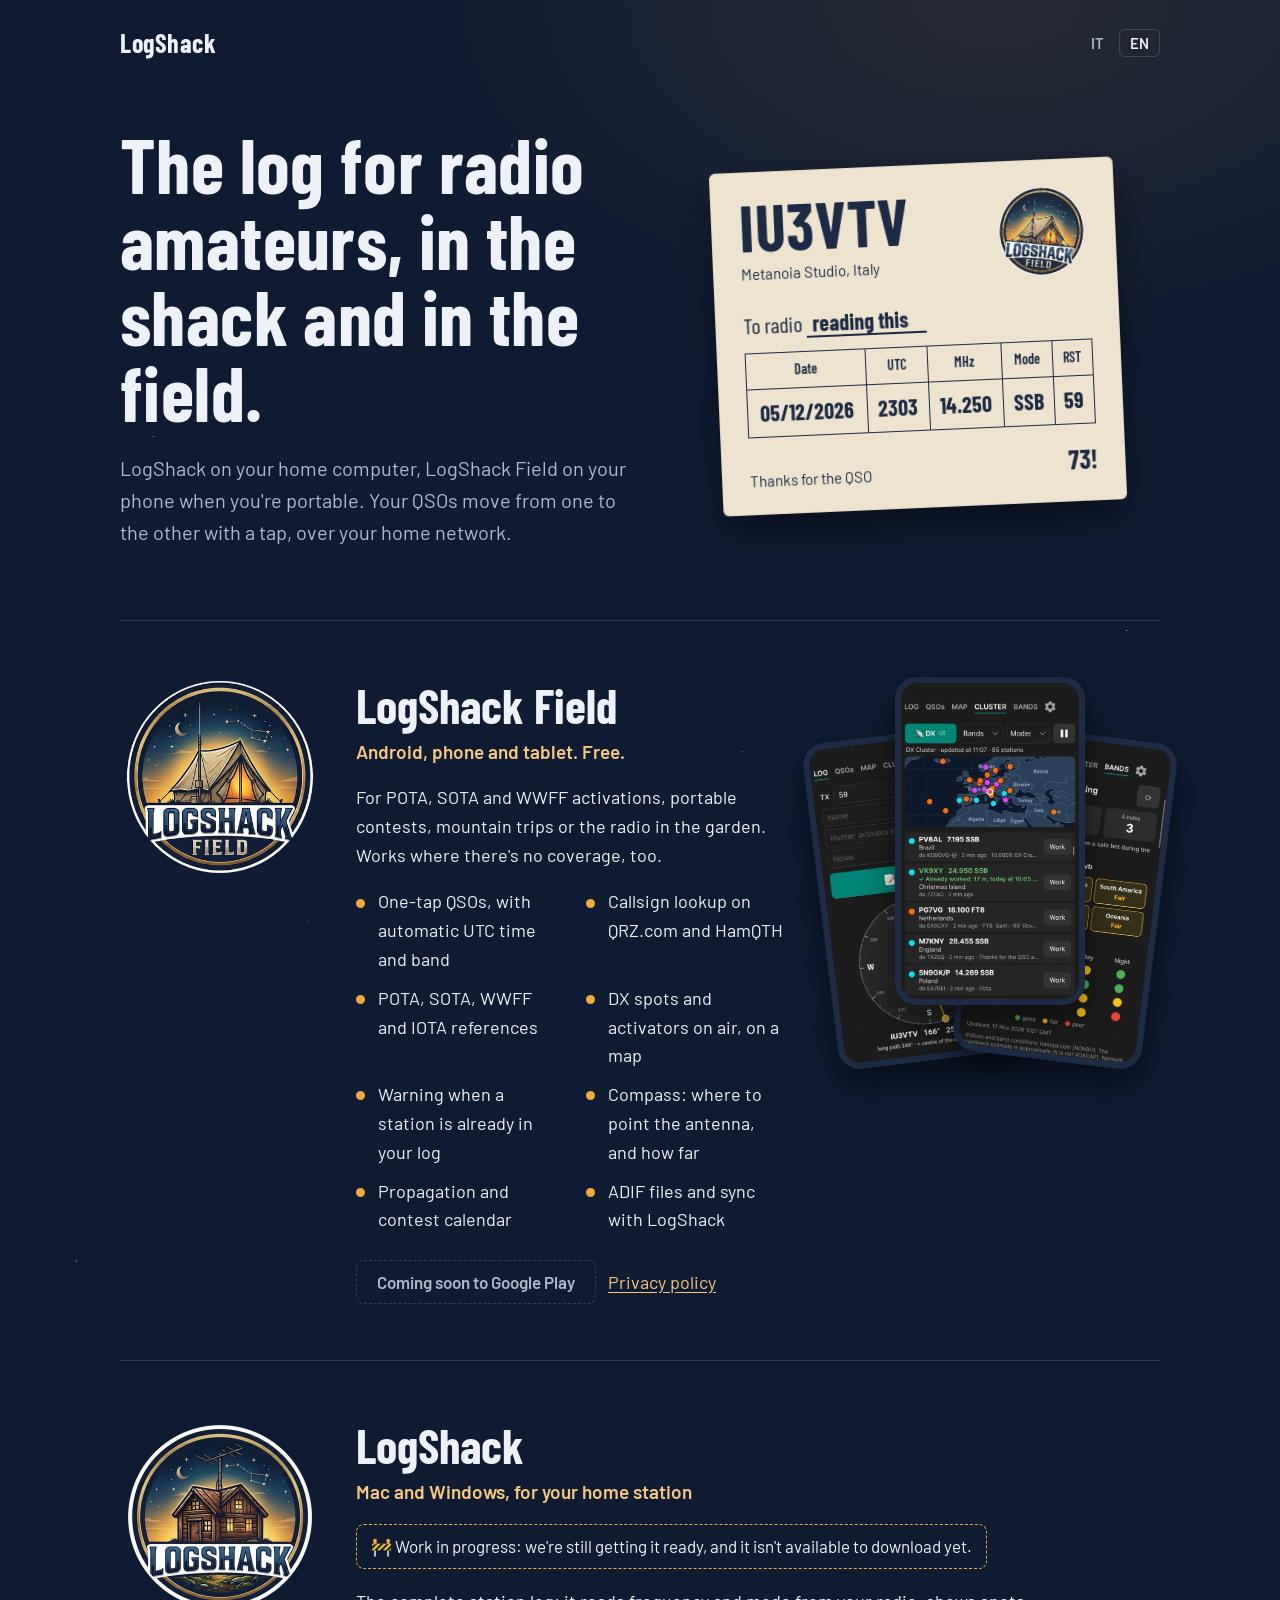
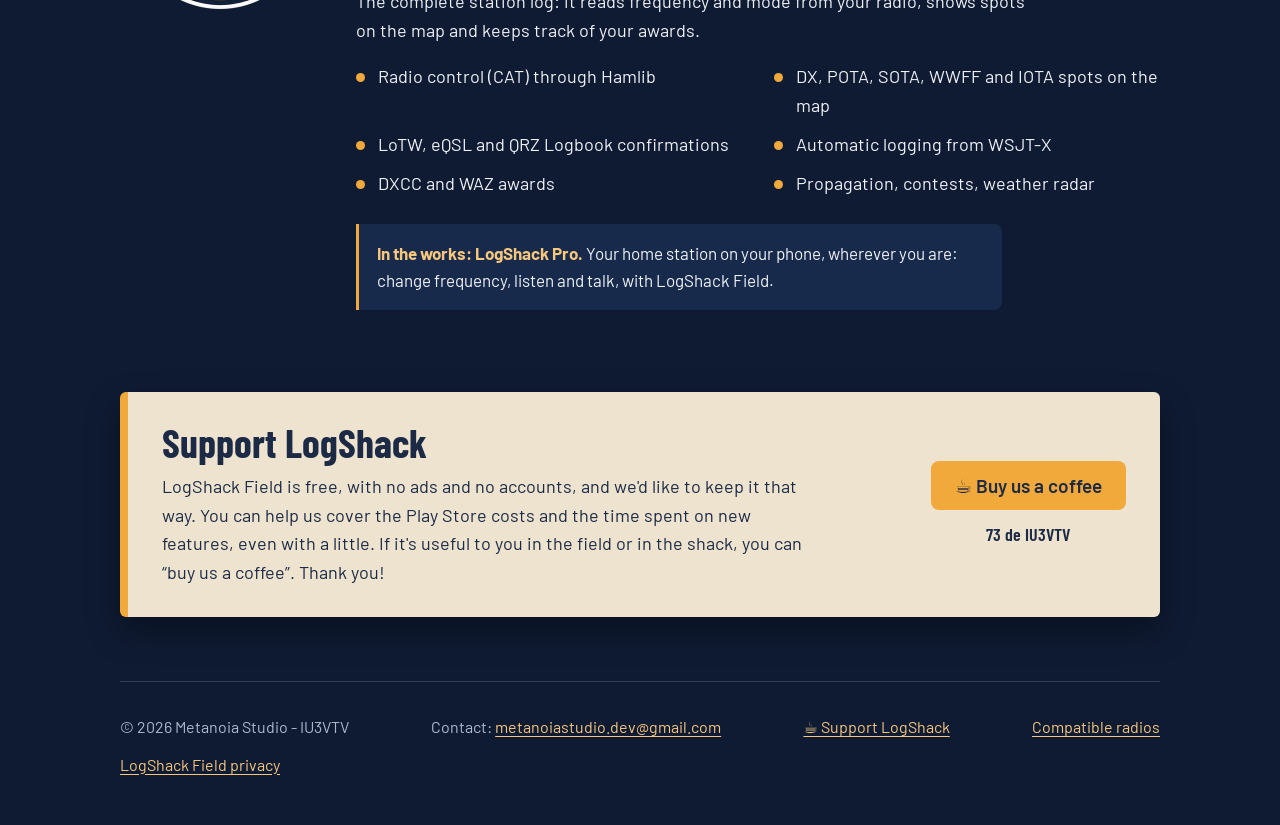
==== commit c80f0c37: "Pagina Radio compatibili (IT/EN) con la scheda di prova; link nel piede Co-Authored-By: Claude Sonne" ====
--- a/index.html
+++ b/index.html
@@ -160,6 +160,7 @@
     <p>© 2026 Metanoia Studio - IU3VTV</p>
     <p><span data-l="it">Scrivici:</span><span data-l="en" hidden>Contact:</span> <a href="mailto:metanoiastudio.dev@gmail.com">metanoiastudio.dev@gmail.com</a></p>
     <p><a href="#sostieni" data-l="it">☕ Sostieni LogShack</a><a href="#sostieni" data-l="en" hidden>☕ Support LogShack</a></p>
+    <p><a href="logshack/radio.html" data-l="it">Radio compatibili</a><a href="logshack/radio.html" data-l="en" hidden>Compatible radios</a></p>
     <p><a href="logshack-field/privacy.html" data-l="it">Privacy di LogShack Field</a><a href="logshack-field/privacy.html" data-l="en" hidden>LogShack Field privacy</a></p>
   </footer>
 </div>
--- a/css/site.css
+++ b/css/site.css
@@ -162,6 +162,15 @@
 .testo .data { color: var(--nebbia); margin: 0 0 18px; }
 .testo li { margin: 4px 0; }
 
+/* Elenco radio compatibili */
+.marca { border-top: 1px solid var(--linea); padding: 4px 0; }
+.marca summary { cursor: pointer; padding: 12px 0; font-family: var(--display); font-weight: 700; font-size: 26px; }
+.marca .conta { font-family: var(--corpo); font-weight: 500; font-size: 15px; color: var(--nebbia); margin-left: 10px; }
+.radio-lista { list-style: none; padding: 0 0 14px; margin: 0; display: grid; grid-template-columns: repeat(auto-fill, minmax(230px, 1fr)); gap: 6px 24px; }
+.radio-lista li { display: flex; justify-content: space-between; align-items: baseline; gap: 10px; margin: 0; border-bottom: 1px dotted var(--linea); padding: 3px 0; }
+.stato { font-size: 14px; color: var(--nebbia); white-space: nowrap; }
+.stato.ok { color: var(--inchiostro); background: var(--lanterna); border-radius: 4px; padding: 1px 8px; font-weight: 600; }
+
 [hidden] { display: none !important; }
 
 @media (max-width: 820px) {
